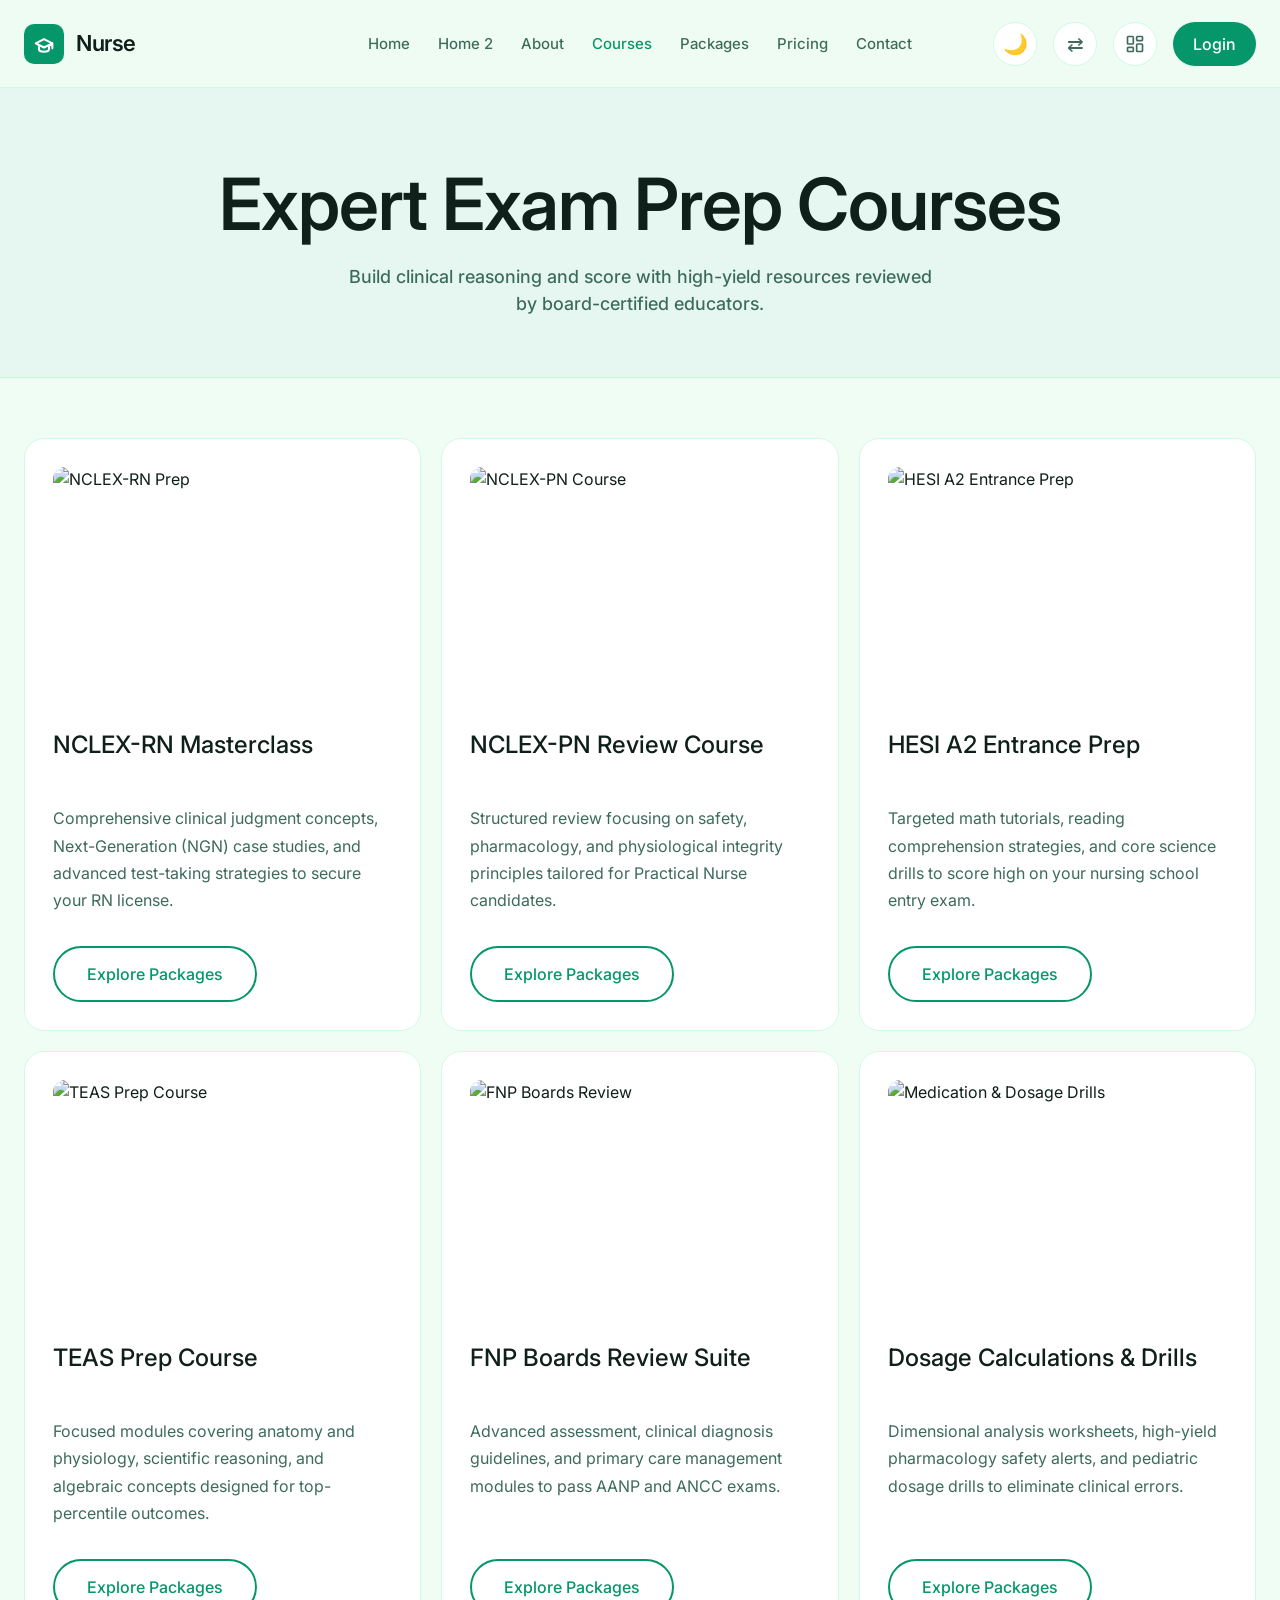
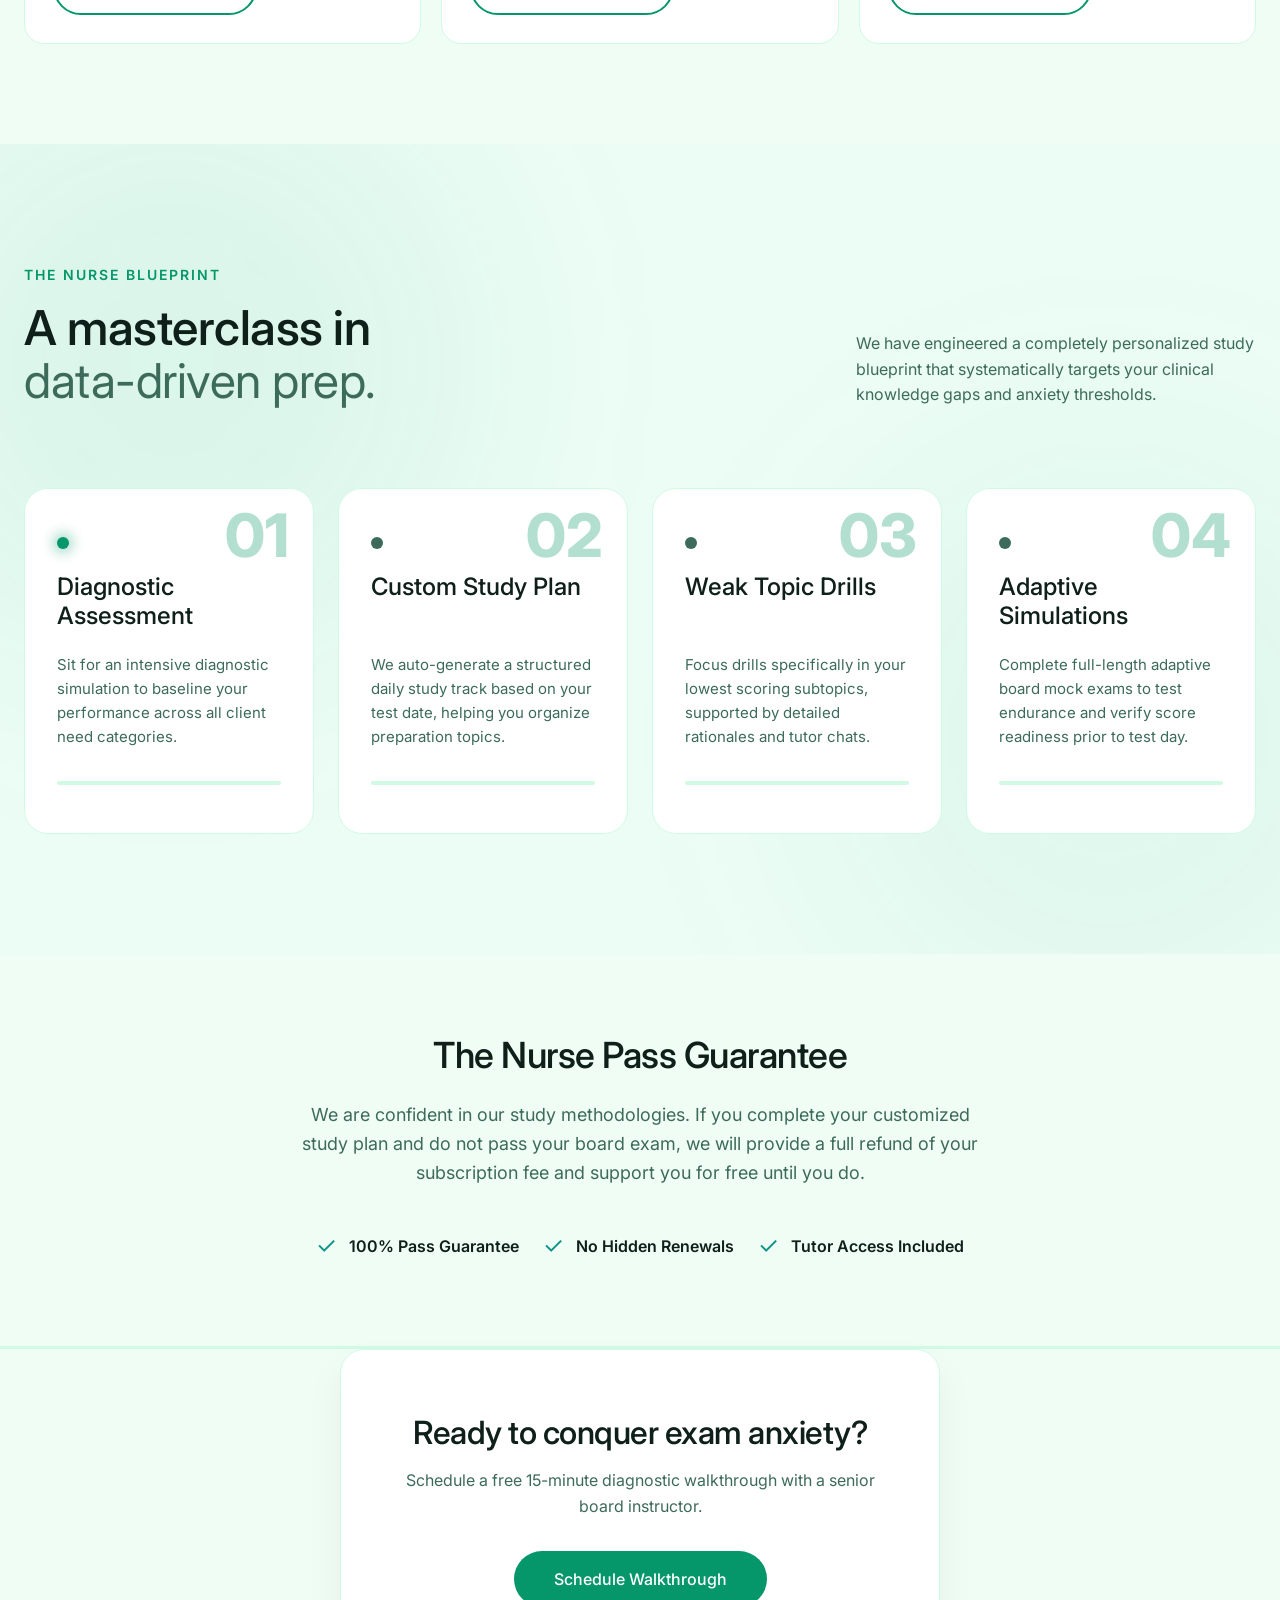
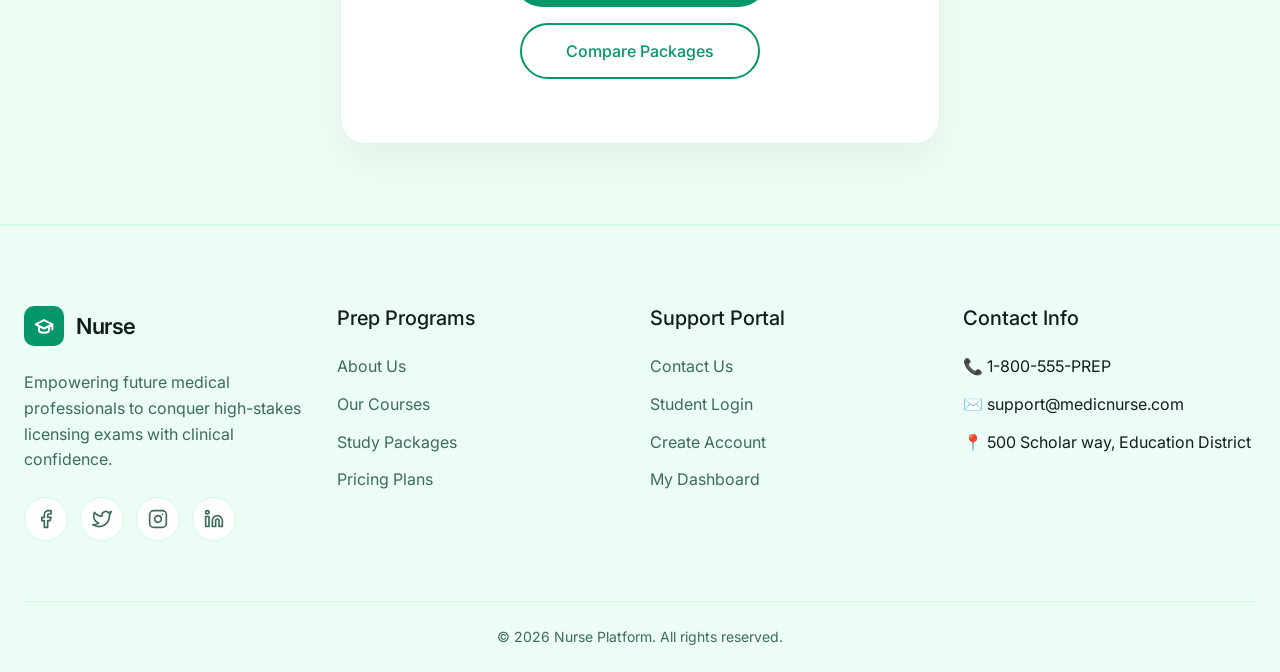
==== courses.html @ f59177c1 "Initial commit" ====
<!DOCTYPE html>
<html lang="en">
<head>
    <meta charset="UTF-8">
    <meta name="viewport" content="width=device-width, initial-scale=1.0">
    <title>Prep Courses | Nurse</title>
    <link rel="icon" type="image/svg+xml" href="assets/images/favicon.svg">
    <link rel="stylesheet" href="assets/css/style.css">
    <link rel="stylesheet" href="assets/css/dark-mode.css">
    <link rel="stylesheet" href="assets/css/rtl.css">
</head>
<body>

    <nav class="navbar">
        <div class="container">
            <a href="index.html" class="nav-brand">
                <div class="nav-brand-icon">
                    <svg width="20" height="20" viewBox="0 0 24 24" fill="none" stroke="currentColor" stroke-width="2.5" stroke-linecap="round" stroke-linejoin="round" style="margin-top: 2px;"><path d="M22 10v6M2 10l10-5 10 5-10 5z"/><path d="M6 12v5c0 2 2 3 6 3s6-1 6-3v-5"/></svg>
                </div>
                <span>Nurse</span>
            </a>
            <ul class="nav-links">
                <li><a href="index.html">Home</a></li>
                <li><a href="home-2.html">Home 2</a></li>
                <li><a href="about.html">About</a></li>
                <li><a href="courses.html" class="active">Courses</a></li>
                <li><a href="study-packages.html">Packages</a></li>
                <li><a href="pricing.html">Pricing</a></li>
                <li><a href="contact.html">Contact</a></li>
            </ul>
            <div class="nav-actions">
                <button id="themeToggle" class="action-icon" aria-label="Toggle Dark Mode" title="Toggle Dark Mode">🌙</button>
                <button id="rtlToggle" class="action-icon" aria-label="Toggle RTL" title="Toggle RTL">⇄</button>
                <a href="dashboard.html" class="action-icon" aria-label="Dashboard" title="Dashboard">
                    <svg width="20" height="20" viewBox="0 0 24 24" fill="none" stroke="currentColor" stroke-width="2" stroke-linecap="round" stroke-linejoin="round"><rect width="7" height="9" x="3" y="3" rx="1"/><rect width="7" height="5" x="14" y="3" rx="1"/><rect width="7" height="9" x="14" y="12" rx="1"/><rect width="7" height="5" x="3" y="16" rx="1"/></svg>
                </a>
                <a href="login.html" class="btn btn-primary" style="height: 44px; padding: 0 20px;">Login</a>
                <button class="mobile-menu-toggle action-icon" aria-label="Toggle Menu">☰</button>
            </div>
        </div>
    </nav>

    <section style="padding-top: 160px; padding-bottom: 60px;" class="bg-secondary">
        <div class="container text-center fade-up">
            <h1>Expert Exam Prep Courses</h1>
            <p class="subheading" style="max-width: 600px; margin: 0 auto;">Build clinical reasoning and score with high-yield resources reviewed by board-certified educators.</p>
        </div>
    </section>

    <!-- Courses Grid -->
    <section style="padding: 60px 0 100px;">
        <div class="container">
            <div class="grid-3">
                <div class="card fade-up">
                    <img src="https://encrypted-tbn0.gstatic.com/images?q=tbn:ANd9GcTupX1muiNKCRfekBNJZ7wxWDo1DYWq0QJP9a5byFAtlue0SgUqAv3Pr0g&s=10" alt="NCLEX-RN Prep" style="margin-bottom: 24px; height: 240px; width: 100%; object-fit: cover; border-radius: 12px;">
                    <h3 class="card-title">NCLEX-RN Masterclass</h3>
                    <p class="card-text">Comprehensive clinical judgment concepts, Next-Generation (NGN) case studies, and advanced test-taking strategies to secure your RN license.</p>
                    <a href="study-packages.html" class="btn btn-secondary">Explore Packages</a>
                </div>
                <div class="card fade-up" style="transition-delay: 0.1s;">
                    <img src="https://media.istockphoto.com/id/1992830299/photo/group-of-medical-students-sitting-in-the-classroom-listening-to-a-lecture.jpg?s=612x612&w=0&k=20&c=RyC1EvlCuN71YIm3xJvAI1-KsfQrpXjCdTcjbQC-X8Y=" alt="NCLEX-PN Course" style="margin-bottom: 24px; height: 240px; width: 100%; object-fit: cover; border-radius: 12px;">
                    <h3 class="card-title">NCLEX-PN Review Course</h3>
                    <p class="card-text">Structured review focusing on safety, pharmacology, and physiological integrity principles tailored for Practical Nurse candidates.</p>
                    <a href="study-packages.html" class="btn btn-secondary">Explore Packages</a>
                </div>
                <div class="card fade-up" style="transition-delay: 0.2s;">
                    <img src="https://images.jdmagicbox.com/v2/comp/patna/l9/0612px612.x612.150519171627.f4l9/catalogue/aakash-institute-boring-road-patna-tutorials-9v4vkz80zr.jpg" alt="HESI A2 Entrance Prep" style="margin-bottom: 24px; height: 240px; width: 100%; object-fit: cover; border-radius: 12px;">
                    <h3 class="card-title">HESI A2 Entrance Prep</h3>
                    <p class="card-text">Targeted math tutorials, reading comprehension strategies, and core science drills to score high on your nursing school entry exam.</p>
                    <a href="study-packages.html" class="btn btn-secondary">Explore Packages</a>
                </div>
                <div class="card fade-up">
                    <img src="https://knopman.com/_next/image?url=https%3A%2F%2Fcms.knopman.com%2Fwp-content%2Fuploads%2F2025%2F03%2Fblog-unlock-a-new-dimension-of-series-7-exam-prep-with-the-video-vault-blog-images-1.png&w=3840&q=75&dpl=dpl_4rQMVVPXzS2daNKTjNud8y8ckzGT" alt="TEAS Prep Course" style="margin-bottom: 24px; height: 240px; width: 100%; object-fit: cover; border-radius: 12px;">
                    <h3 class="card-title">TEAS Prep Course</h3>
                    <p class="card-text">Focused modules covering anatomy and physiology, scientific reasoning, and algebraic concepts designed for top-percentile outcomes.</p>
                    <a href="study-packages.html" class="btn btn-secondary">Explore Packages</a>
                </div>
                <div class="card fade-up" style="transition-delay: 0.1s;">
                    <img src="https://online.king.edu/wp-content/uploads/2025/03/ku_msn-fnp_hero-1110x0-c-default.jpg" alt="FNP Boards Review" style="margin-bottom: 24px; height: 240px; width: 100%; object-fit: cover; border-radius: 12px;">
                    <h3 class="card-title">FNP Boards Review Suite</h3>
                    <p class="card-text">Advanced assessment, clinical diagnosis guidelines, and primary care management modules to pass AANP and ANCC exams.</p>
                    <a href="study-packages.html" class="btn btn-secondary">Explore Packages</a>
                </div>
                <div class="card fade-up" style="transition-delay: 0.2s;">
                    <img src="https://us.images.westend61.de/0001820638pw/[base64].jpg" alt="Medication & Dosage Drills" style="margin-bottom: 24px; height: 240px; width: 100%; object-fit: cover; border-radius: 12px;">
                    <h3 class="card-title">Dosage Calculations & Drills</h3>
                    <p class="card-text">Dimensional analysis worksheets, high-yield pharmacology safety alerts, and pediatric dosage drills to eliminate clinical errors.</p>
                    <a href="study-packages.html" class="btn btn-secondary">Explore Packages</a>
                </div>
            </div>
        </div>
    </section>

    <!-- 1. Course Process (Ultra Premium) -->
    <style>
        .premium-process-wrap {
            background: var(--secondary-bg);
            position: relative;
            overflow: hidden;
            padding: 120px 0;
            color: var(--text-primary);
        }
        /* Glowing Orbs for background */
        .process-glow {
            position: absolute;
            border-radius: 50%;
            filter: blur(120px);
            opacity: 0.5;
            z-index: 0;
            animation: float-glow 10s infinite alternate;
        }
        .glow-1 { top: -10%; left: -10%; width: 600px; height: 600px; background: rgba(5, 150, 105, 0.15); }
        .glow-2 { bottom: -10%; right: -10%; width: 600px; height: 600px; background: rgba(5, 150, 105, 0.1); }
        
        @keyframes float-glow {
            0% { transform: translate(0, 0) scale(1); }
            100% { transform: translate(50px, 50px) scale(1.1); }
        }

        .process-cards-container {
            position: relative;
            z-index: 1;
            display: grid;
            grid-template-columns: repeat(4, 1fr);
            gap: 24px;
            margin-top: 80px;
        }

        .premium-step-card {
            background: var(--card-bg);
            border: 1px solid var(--border-color);
            backdrop-filter: blur(20px);
            -webkit-backdrop-filter: blur(20px);
            padding: 48px 32px;
            border-radius: 24px;
            position: relative;
            overflow: hidden;
            transition: all 0.4s cubic-bezier(0.4, 0, 0.2, 1);
            display: flex;
            flex-direction: column;
            justify-content: space-between;
            min-height: 320px;
        }
        
        .premium-step-card:hover {
            border-color: var(--primary-accent);
            transform: translateY(-10px);
            box-shadow: var(--shadow-hover);
        }

        /* Massive Background Number */
        .step-bg-num {
            position: absolute;
            top: 16px;
            right: 24px;
            font-size: 60px;
            font-weight: 800;
            line-height: 1;
            color: var(--primary-accent);
            opacity: 0.3;
            transition: opacity 0.4s ease, transform 0.4s ease;
            pointer-events: none;
        }
        .premium-step-card:hover .step-bg-num {
            opacity: 0.6;
            transform: scale(1.05) translate(-4px, 4px);
        }

        .step-progress-bar {
            height: 4px;
            width: 0%;
            background: var(--primary-accent);
            border-radius: 4px;
            transition: width 0.6s ease;
        }
        .premium-step-card:hover .step-progress-bar {
            width: 100%;
        }

        @media (max-width: 992px) {
            .process-cards-container {
                grid-template-columns: repeat(2, 1fr);
            }
            .blueprint-header {
                justify-content: center !important;
                text-align: center !important;
                flex-direction: column !important;
                align-items: center !important;
            }
            .blueprint-header > div,
            .blueprint-header p {
                max-width: 100% !important;
                text-align: center !important;
            }
        }
        .masterclass-title {
            font-size: 48px;
        }
        @media (max-width: 640px) {
            .process-cards-container {
                grid-template-columns: 1fr;
            }
            .masterclass-title {
                font-size: 32px;
            }
        }
    </style>

    <section class="premium-process-wrap">
        <div class="process-glow glow-1"></div>
        <div class="process-glow glow-2"></div>
        
        <div class="container fade-up" style="position: relative; z-index: 2;">
            <div class="blueprint-header" style="display: flex; justify-content: space-between; align-items: flex-end; flex-wrap: wrap; gap: 24px;">
                <div style="max-width: 600px;">
                    <div style="color: var(--primary-accent); font-weight: 600; text-transform: uppercase; letter-spacing: 2px; font-size: 14px; margin-bottom: 16px;">The Nurse Blueprint</div>
                    <h2 class="masterclass-title" style="line-height: 1.1; margin: 0; color: var(--text-primary);">A masterclass in <br><span style="color: var(--text-secondary);">data-driven prep.</span></h2>
                </div>
                <p style="color: var(--text-secondary); max-width: 400px; margin: 0; font-size: 16px; line-height: 1.6;">
                    We have engineered a completely personalized study blueprint that systematically targets your clinical knowledge gaps and anxiety thresholds.
                </p>
            </div>
            
            <div class="process-cards-container">
                <!-- Step 1 -->
                <div class="premium-step-card fade-up">
                    <div class="step-bg-num">01</div>
                    <div>
                        <div style="width: 12px; height: 12px; background: var(--primary-accent); border-radius: 50%; margin-bottom: 24px; box-shadow: 0 0 15px var(--primary-accent);"></div>
                        <h3 style="font-size: 24px; margin-bottom: 16px; color: var(--text-primary); min-height: 64px;">Diagnostic Assessment</h3>
                        <p style="color: var(--text-secondary); font-size: 15px; margin: 0; line-height: 1.6;">Sit for an intensive diagnostic simulation to baseline your performance across all client need categories.</p>
                    </div>
                    <div style="margin-top: 32px; background: var(--border-color); height: 4px; border-radius: 4px; overflow: hidden;">
                        <div class="step-progress-bar"></div>
                    </div>
                </div>

                <!-- Step 2 -->
                <div class="premium-step-card fade-up" style="transition-delay: 0.1s;">
                    <div class="step-bg-num">02</div>
                    <div>
                        <div style="width: 12px; height: 12px; background: var(--text-secondary); border-radius: 50%; margin-bottom: 24px;"></div>
                        <h3 style="font-size: 24px; margin-bottom: 16px; color: var(--text-primary); min-height: 64px;">Custom Study Plan</h3>
                        <p style="color: var(--text-secondary); font-size: 15px; margin: 0; line-height: 1.6;">We auto-generate a structured daily study track based on your test date, helping you organize preparation topics.</p>
                    </div>
                    <div style="margin-top: 32px; background: var(--border-color); height: 4px; border-radius: 4px; overflow: hidden;">
                        <div class="step-progress-bar"></div>
                    </div>
                </div>

                <!-- Step 3 -->
                <div class="premium-step-card fade-up" style="transition-delay: 0.2s;">
                    <div class="step-bg-num">03</div>
                    <div>
                        <div style="width: 12px; height: 12px; background: var(--text-secondary); border-radius: 50%; margin-bottom: 24px;"></div>
                        <h3 style="font-size: 24px; margin-bottom: 16px; color: var(--text-primary); min-height: 64px;">Weak Topic Drills</h3>
                        <p style="color: var(--text-secondary); font-size: 15px; margin: 0; line-height: 1.6;">Focus drills specifically in your lowest scoring subtopics, supported by detailed rationales and tutor chats.</p>
                    </div>
                    <div style="margin-top: 32px; background: var(--border-color); height: 4px; border-radius: 4px; overflow: hidden;">
                        <div class="step-progress-bar"></div>
                    </div>
                </div>

                <!-- Step 4 -->
                <div class="premium-step-card fade-up" style="transition-delay: 0.3s;">
                    <div class="step-bg-num">04</div>
                    <div>
                        <div style="width: 12px; height: 12px; background: var(--text-secondary); border-radius: 50%; margin-bottom: 24px;"></div>
                        <h3 style="font-size: 24px; margin-bottom: 16px; color: var(--text-primary); min-height: 64px;">Adaptive Simulations</h3>
                        <p style="color: var(--text-secondary); font-size: 15px; margin: 0; line-height: 1.6;">Complete full-length adaptive board mock exams to test endurance and verify score readiness prior to test day.</p>
                    </div>
                    <div style="margin-top: 32px; background: var(--border-color); height: 4px; border-radius: 4px; overflow: hidden;">
                        <div class="step-progress-bar"></div>
                    </div>
                </div>
                </div>
            </div>
        </div>
    </section>

    <!-- 2. Premium Guarantee Banner -->
    <section class="premium-section" style="padding: 80px 0; background: var(--primary-bg); color: var(--text-primary); text-align: center;">
        <div class="container fade-up">
            <h2 style="font-size: 36px; margin-bottom: 24px;">The Nurse Pass Guarantee</h2>
            <p style="color: var(--text-secondary); font-size: 18px; max-width: 700px; margin: 0 auto 40px;">We are confident in our study methodologies. If you complete your customized study plan and do not pass your board exam, we will provide a full refund of your subscription fee and support you for free until you do.</p>
            <div style="display: flex; gap: 24px; justify-content: center; flex-wrap: wrap;">
                <div style="display: flex; align-items: center; gap: 12px;">
                    <div style="color: var(--highlight-accent); font-size: 24px;">✓</div>
                    <span style="font-weight: 600;">100% Pass Guarantee</span>
                </div>
                <div style="display: flex; align-items: center; gap: 12px;">
                    <div style="color: var(--highlight-accent); font-size: 24px;">✓</div>
                    <span style="font-weight: 600;">No Hidden Renewals</span>
                </div>
                <div style="display: flex; align-items: center; gap: 12px;">
                    <div style="color: var(--highlight-accent); font-size: 24px;">✓</div>
                    <span style="font-weight: 600;">Tutor Access Included</span>
                </div>
            </div>
        </div>
    </section>

    <!-- 3. Final Call to Action -->
    <section class="premium-section" style="padding: 0 0 80px; background: var(--primary-bg);">
        <div class="container fade-up text-center">
            <div style="max-width: 600px; margin: 0 auto; background: var(--card-bg); padding: 64px; border-radius: 24px; box-shadow: 0 20px 40px rgba(0,0,0,0.05); border: 1px solid var(--border-color);">
                <h2 style="font-size: 32px; margin-bottom: 16px;">Ready to conquer exam anxiety?</h2>
                <p style="color: var(--text-secondary); margin-bottom: 32px;">Schedule a free 15-minute diagnostic walkthrough with a senior board instructor.</p>
                <style>
                    .cta-btn { min-width: 240px; justify-content: center; }
                    @media (max-width: 640px) { .cta-btn { width: 100%; min-width: 100%; } }
                </style>
                <div style="display: flex; gap: 16px; justify-content: center; flex-wrap: wrap;">
                    <a href="contact.html" class="btn btn-primary cta-btn" style="height: 56px; padding: 0 40px; font-size: 16px;">Schedule Walkthrough</a>
                    <a href="study-packages.html" class="btn btn-secondary cta-btn" style="height: 56px; padding: 0 40px; font-size: 16px;">Compare Packages</a>
                </div>
            </div>
        </div>
    </section>

    <!-- Footer -->
    <footer class="footer">
        <div class="container">
            <div class="footer-top grid-4">
                <div class="footer-widget">
                    <a href="index.html" class="nav-brand" style="margin-bottom: 24px; display: inline-flex;">
                        <div class="nav-brand-icon">
                            <svg width="20" height="20" viewBox="0 0 24 24" fill="none" stroke="currentColor" stroke-width="2.5" stroke-linecap="round" stroke-linejoin="round"><path d="M22 10v6M2 10l10-5 10 5-10 5z"/><path d="M6 12v5c0 2 2 3 6 3s6-1 6-3v-5"/></svg>
                        </div>
                        <span>Nurse</span>
                    </a>
                    <p style="color: var(--text-secondary); margin-bottom: 24px;">Empowering future medical professionals to conquer high-stakes licensing exams with clinical confidence.</p>
                    <div class="social-icons-contact" style="display: flex; gap: 12px;">
                        <a href="#" aria-label="Facebook">
                            <svg width="20" height="20" viewBox="0 0 24 24" fill="none" stroke="currentColor" stroke-width="2" stroke-linecap="round" stroke-linejoin="round"><path d="M18 2h-3a5 5 0 0 0-5 5v3H7v4h3v8h4v-8h3l1-4h-4V7a1 1 0 0 1 1-1h3z"></path></svg>
                        </a>
                        <a href="#" aria-label="Twitter">
                            <svg width="20" height="20" viewBox="0 0 24 24" fill="none" stroke="currentColor" stroke-width="2" stroke-linecap="round" stroke-linejoin="round"><path d="M23 3a10.9 10.9 0 0 1-3.14 1.53 4.48 4.48 0 0 0-7.86 3v1A10.66 10.66 0 0 1 3 4s-4 9 5 13a11.64 11.64 0 0 1-7 2c9 5 20 0 20-11.5a4.5 4.5 0 0 0-.08-.83A7.72 7.72 0 0 0 23 3z"></path></svg>
                        </a>
                        <a href="#" aria-label="Instagram">
                            <svg width="20" height="20" viewBox="0 0 24 24" fill="none" stroke="currentColor" stroke-width="2" stroke-linecap="round" stroke-linejoin="round"><rect x="2" y="2" width="20" height="20" rx="5" ry="5"></rect><path d="M16 11.37A4 4 0 1 1 12.63 8 4 4 0 0 1 16 11.37z"></path><line x1="17.5" y1="6.5" x2="17.51" y2="6.5"></line></svg>
                        </a>
                        <a href="#" aria-label="LinkedIn">
                            <svg width="20" height="20" viewBox="0 0 24 24" fill="none" stroke="currentColor" stroke-width="2" stroke-linecap="round" stroke-linejoin="round"><path d="M16 8a6 6 0 0 1 6 6v7h-4v-7a2 2 0 0 0-2-2 2 2 0 0 0-2 2v7h-4v-7a6 6 0 0 1 6-6z"></path><rect x="2" y="9" width="4" height="12"></rect><circle cx="4" cy="4" r="2"></circle></svg>
                        </a>
                    </div>
                </div>
                <div class="footer-widget">
                    <h4>Prep Programs</h4>
                    <ul class="footer-links">
                        <li><a href="about.html">About Us</a></li>
                        <li><a href="courses.html">Our Courses</a></li>
                        <li><a href="study-packages.html">Study Packages</a></li>
                        <li><a href="pricing.html">Pricing Plans</a></li>
                    </ul>
                </div>
                <div class="footer-widget">
                    <h4>Support Portal</h4>
                    <ul class="footer-links">
                        <li><a href="contact.html">Contact Us</a></li>
                        <li><a href="login.html">Student Login</a></li>
                        <li><a href="register.html">Create Account</a></li>
                        <li><a href="dashboard.html">My Dashboard</a></li>
                    </ul>
                </div>
                <div class="footer-widget">
                    <h4>Contact Info</h4>
                    <ul class="footer-links">
                        <li>📞 1-800-555-PREP</li>
                        <li>✉️ support@medicnurse.com</li>
                        <li>📍 500 Scholar way, Education District</li>
                    </ul>
                </div>
            </div>
            <div class="footer-bottom" style="justify-content: center; text-align: center;">
                <p>&copy; 2026 Nurse Platform. All rights reserved.</p>
            </div>
        </div>
    </footer>

    <script src="assets/js/main.js"></script>
</body>
</html>
---- assets/css/style.css ----
@import url('https://fonts.googleapis.com/css2?family=Inter:wght@100..900&display=swap');

:root {
    --primary-bg: #F0FDF4;
    --secondary-bg: #ECFDF5;
    --section-alt-bg: #E6F7F1;       /* Slightly deeper mint for alternating sections */
    --section-accent-bg: #D1FAE5;    /* Deeper green-tint for contrast sections */
    --section-warm-bg: #F5FFF9;      /* Near-white with green tint for subtle sections */
    --card-bg: #FFFFFF;
    --primary-accent: #059669;
    --secondary-accent: #047857;
    --support-accent: #34D399;
    --highlight-accent: #0D9488;
    --text-primary: #0F1F1A;
    --text-secondary: #3D6B5B;
    --border-color: #D1FAE5;

    --font-primary: 'Inter', sans-serif;
    
    --transition: all 0.4s cubic-bezier(0.16, 1, 0.3, 1);
    --border-radius: 20px;
    --container-max-width: 1280px;
    --shadow: 0 4px 24px -4px rgba(5, 150, 105, 0.06), 0 2px 8px -2px rgba(5, 150, 105, 0.03);
    --shadow-hover: 0 20px 40px -8px rgba(5, 150, 105, 0.12), 0 12px 16px -6px rgba(5, 150, 105, 0.06);
}

* {
    margin: 0;
    padding: 0;
    box-sizing: border-box;
}

html, body {
    overflow-x: hidden;
    width: 100%;
}

body {
    background-color: var(--primary-bg);
    color: var(--text-primary);
    font-family: var(--font-primary);
    font-weight: 400;
    line-height: 1.6;
    transition: background-color 0.3s ease, color 0.3s ease;
    -webkit-font-smoothing: antialiased;
}

/* Typography System */
h1, h2, h3, h4, h5, h6 {
    color: var(--text-primary);
    margin-bottom: 1rem;
    line-height: 1.2;
}

h1 { font-size: 72px; font-weight: 580; letter-spacing: -1px; }
h2 { font-size: 48px; font-weight: 540; letter-spacing: -0.5px; }
h3 { font-size: 32px; font-weight: 520; }
h4 { font-size: 24px; font-weight: 500; }
h5 { font-size: 20px; font-weight: 500; }
h6 { font-size: 16px; font-weight: 500; }

p, span, div {
    font-weight: 400;
}

b, strong {
    font-weight: 500;
}

.subheading {
    font-weight: 480;
    color: var(--text-secondary);
    font-size: 1.125rem;
    margin-bottom: 1.5rem;
    line-height: 1.5;
}

label {
    font-weight: 480;
    color: var(--text-primary);
    display: block;
    margin-bottom: 8px;
}

.caption, small {
    font-size: 14px;
    font-weight: 400;
}

/* Responsive Typography */
@media (max-width: 1024px) {
    h1 { font-size: 44px; }
    h2 { font-size: 36px; }
}

@media (max-width: 768px) {
    h1 { font-size: 34px; }
    h2 { font-size: 30px; }
}

/* Container */
.container {
    width: 100%;
    max-width: var(--container-max-width);
    margin: 0 auto;
    padding: 0 24px;
}

/* CTA Design System */
.btn {
    display: inline-flex;
    align-items: center;
    justify-content: center;
    padding: 0 32px;
    font-family: var(--font-primary);
    font-weight: 500;
    font-size: 16px;
    border-radius: 50px;
    text-decoration: none;
    transition: var(--transition);
    cursor: pointer;
    border: none;
    height: 56px;
    line-height: 1;
    white-space: nowrap;
}

.btn-primary {
    background-color: var(--primary-accent);
    color: #FFFFFF;
}

.btn-primary:hover {
    background-color: #047857;
    transform: translateY(-3px) scale(1.01);
    box-shadow: 0 12px 28px rgba(5, 150, 105, 0.35);
}

.btn-secondary {
    background-color: transparent;
    color: var(--primary-accent);
    border: 2px solid var(--primary-accent);
}

.btn-secondary:hover {
    background: var(--primary-accent) !important;
    color: #FFFFFF !important;
    border-color: var(--primary-accent) !important;
}

.btn-accent {
    background-color: var(--highlight-accent);
    color: var(--text-primary);
}

.btn-accent:hover {
    background-color: #0B7A72;
    transform: translateY(-3px) scale(1.01);
    box-shadow: 0 12px 28px rgba(13, 148, 136, 0.35);
}

/* Navbar */
.navbar {
    position: fixed;
    top: 0;
    left: 0;
    width: 100%;
    height: 88px;
    z-index: 1000;
    background: rgba(240, 253, 244, 0.85);
    backdrop-filter: blur(16px);
    -webkit-backdrop-filter: blur(16px);
    border-bottom: 1px solid var(--border-color);
    transition: var(--transition);
}

.navbar .container {
    display: flex;
    align-items: center;
    justify-content: space-between;
    height: 100%;
    position: relative;
}

.nav-brand {
    display: flex;
    align-items: center;
    gap: 12px;
    text-decoration: none;
}

.nav-brand-icon {
    width: 40px;
    height: 40px;
    background-color: var(--primary-accent);
    border-radius: 10px;
    display: flex;
    align-items: center;
    justify-content: center;
    color: #fff;
    font-size: 24px;
    font-weight: 600;
}

.nav-brand span {
    font-size: 22px;
    font-weight: 600;
    color: var(--text-primary);
    letter-spacing: -0.5px;
}

.nav-links {
    display: flex;
    align-items: center;
    gap: 28px;
    list-style: none;
    position: absolute;
    left: 50%;
    transform: translateX(-50%);
}

.nav-links a {
    text-decoration: none;
    color: var(--text-secondary);
    font-weight: 480;
    font-size: 15px;
    transition: var(--transition);
}

.nav-links a:hover, .nav-links a.active {
    color: var(--primary-accent);
}

.nav-actions {
    display: flex;
    align-items: center;
    gap: 16px;
}

.action-icon {
    background: none;
    border: none;
    color: var(--text-secondary);
    cursor: pointer;
    font-size: 20px;
    width: 44px;
    height: 44px;
    border-radius: 50%;
    display: flex;
    align-items: center;
    justify-content: center;
    transition: var(--transition);
    background-color: var(--card-bg);
    border: 1px solid var(--border-color);
}

.action-icon:hover {
    color: var(--primary-accent);
    border-color: var(--primary-accent);
}

.nav-menu {
    display: flex;
    align-items: center;
    justify-content: flex-end;
    flex-grow: 1;
}

.mobile-close-btn {
    display: none;
}

.mobile-menu-toggle {
    display: none;
}

/* === 1024px Navbar: Keep horizontal like 1440px desktop === */
@media (max-width: 1024px) and (min-width: 769px) {
    /* Keep hamburger hidden — navbar stays full horizontal */
    .mobile-menu-toggle {
        display: none !important;
    }

    /* Keep nav-links centered in the bar */
    .nav-links {
        position: absolute;
        left: 50%;
        transform: translateX(-50%);
        flex-direction: row;
        gap: 20px;          /* Slightly tighter gap than 1440px */
        align-items: center;
        margin-bottom: 0;
        width: auto;
    }

    .nav-links a {
        font-size: 14px;  /* Slightly smaller to fit */
    }

    /* Shrink logo text slightly */
    .nav-brand span {
        font-size: 19px;
    }

    /* Compact action icons */
    .nav-actions {
        display: flex;
        flex-direction: row;
        gap: 10px;
        width: auto;
    }

    .nav-actions .action-icon {
        width: 38px;
        height: 38px;
        font-size: 17px;
    }

    .nav-actions .btn {
        height: 38px;
        padding: 0 16px;
        font-size: 14px;
    }
}

/* Below 768px: Hamburger mobile menu */
@media (max-width: 768px) {
    .mobile-menu-toggle {
        display: flex;
    }
    
    .nav-menu {
        position: fixed;
        top: 0;
        right: 0;
        transform: translateX(100%);
        width: max-content;
        height: 100vh;
        background-color: var(--card-bg);
        flex-direction: column;
        justify-content: flex-start;
        align-items: flex-start;
        padding: 80px 40px 40px;
        margin-left: 0;
        box-shadow: -10px 0 30px rgba(0, 0, 0, 0.1);
        transition: transform 0.3s ease-in-out;
        z-index: 1001;
        overflow-y: auto;
    }
    
    .nav-menu.active {
        transform: translateX(0);
    }

    .mobile-close-btn {
        display: block;
        position: absolute;
        top: 24px;
        right: 24px;
        background: none;
        border: none;
        font-size: 24px;
        color: var(--text-primary);
        cursor: pointer;
    }

    .nav-links {
        position: relative;
        left: auto;
        transform: none;
        flex-direction: column;
        width: 100%;
        gap: 20px;
        margin-bottom: 32px;
        align-items: flex-start;
    }
    
    .nav-actions {
        display: grid;
        grid-template-columns: max-content max-content max-content;
        width: 100%;
        gap: 16px;
        align-items: center;
    }
    
    .nav-actions .btn {
        grid-column: 1 / -1;
        width: 100%;
    }
}

/* Base Sections */
section {
    padding: 100px 0;
    position: relative;
}

section.bg-secondary {
    background-color: var(--secondary-bg);
}

.section-header {
    text-align: center;
    max-width: 760px;
    margin: 0 auto 64px;
}

/* Generic Cards */
.card {
    background-color: var(--card-bg);
    border-radius: var(--border-radius);
    padding: 28px;
    border: 1px solid var(--border-color);
    transition: var(--transition);
    height: 100%;
    display: flex;
    flex-direction: column;
}

.card:hover {
    box-shadow: var(--shadow-hover);
    transform: translateY(-8px);
    border-color: transparent;
}

.card-icon {
    width: 64px;
    height: 64px;
    background-color: var(--secondary-bg);
    border-radius: 16px;
    display: flex;
    align-items: center;
    justify-content: center;
    margin-bottom: 24px;
    color: var(--primary-accent);
    font-size: 28px;
}

.card-title {
    font-size: 24px;
    font-weight: 500;
    margin-bottom: 16px;
    color: var(--text-primary);
    min-height: 58px;
}

.card-text {
    color: var(--text-secondary);
    margin-bottom: 32px;
    flex-grow: 1;
    line-height: 1.7;
}

section:not(.dashboard-section) .card .btn, 
section:not(.dashboard-section) .card .btn-secondary {
    align-self: flex-start;
    margin-top: auto;
}

/* Layout Utilities */
.grid-2 { display: grid; grid-template-columns: repeat(2, 1fr); gap: 20px; }
.grid-3 { display: grid; grid-template-columns: repeat(3, 1fr); gap: 20px; }
.grid-4 { display: grid; grid-template-columns: repeat(4, 1fr); gap: 20px; }

/* Table Utilities */
.table-responsive {
    width: 100%;
    overflow-x: auto;
    -webkit-overflow-scrolling: touch;
}

@media (max-width: 992px) {
    .grid-4 { grid-template-columns: repeat(2, 1fr); }
    .grid-3 { grid-template-columns: repeat(2, 1fr); }
    
    /* Center the last odd child (e.g. 3rd card) in a 2-column grid */
    .grid-3 > div:last-child:nth-child(odd) {
        grid-column: 1 / -1;
        justify-self: center;
        width: calc(50% - 20px);
    }
    
    section:not(.dashboard-section) .card .btn, 
    section:not(.dashboard-section) .card .btn-secondary {
        align-self: center;
        width: 100%;
        display: flex;
        justify-content: center;
    }

    .tab-stack {
        display: flex !important;
        flex-direction: column;
    }
    
    .tab-stack.image-first {
        flex-direction: column-reverse;
    }
}

@media (max-width: 768px) {
    section { padding: 60px 0; }
}

@media (max-width: 640px) {
    .grid-3, .grid-4 { grid-template-columns: 1fr; }
    .grid-2 { grid-template-columns: 1fr; }
    
    /* Reset centering on mobile */
    .grid-3 > div:last-child:nth-child(odd) {
        grid-column: auto;
        justify-self: stretch;
        width: 100%;
    }
}

/* Helper Utilities */
.text-center { text-align: center; }
.mt-1 { margin-top: 8px; }
.mt-2 { margin-top: 16px; }
.mt-3 { margin-top: 24px; }
.mt-4 { margin-top: 32px; }
.mt-5 { margin-top: 48px; }
.mb-1 { margin-bottom: 8px; }
.mb-2 { margin-bottom: 16px; }
.mb-3 { margin-bottom: 24px; }
.mb-4 { margin-bottom: 32px; }
.mb-5 { margin-bottom: 48px; }

/* Images */
img {
    max-width: 100%;
    height: auto;
    border-radius: var(--border-radius);
    display: block;
}

.img-cover {
    width: 100%;
    height: 100%;
    object-fit: cover;
}

/* Badge */
.badge {
    display: inline-flex;
    padding: 6px 16px;
    background-color: var(--support-accent);
    color: #fff;
    border-radius: 50px;
    font-size: 14px;
    font-weight: 500;
    margin-bottom: 24px;
}

/* Form Styles */
.form-group {
    margin-bottom: 24px;
}

.form-control {
    width: 100%;
    height: 56px;
    padding: 0 20px;
    border: 1px solid var(--border-color);
    border-radius: var(--border-radius);
    background-color: var(--card-bg);
    color: var(--text-primary);
    font-family: var(--font-primary);
    font-size: 16px;
    transition: var(--transition);
}

.form-control:focus {
    outline: none;
    border-color: var(--primary-accent);
    box-shadow: 0 0 0 4px rgba(59, 126, 161, 0.1);
}

textarea.form-control {
    height: auto;
    padding: 20px;
    resize: none;
}

select.form-control {
    appearance: none;
    -webkit-appearance: none;
    -moz-appearance: none;
    background-image: url("data:image/svg+xml;charset=UTF-8,%3csvg xmlns='http://www.w3.org/2000/svg' viewBox='0 0 24 24' fill='none' stroke='%2394A3B8' stroke-width='2' stroke-linecap='round' stroke-linejoin='round'%3e%3cpolyline points='6 9 12 15 18 9'%3e%3c/polyline%3e%3c/svg%3e");
    background-repeat: no-repeat;
    background-position: right 20px center;
    background-size: 16px;
    padding-right: 48px;
}

/* Premium Hero Section */
.hero-premium {
    position: relative;
    overflow: hidden;
    min-height: 100vh;
    height: auto;
    display: flex;
    align-items: center;
    background-color: var(--primary-bg);
    padding-top: 88px;
    padding-bottom: 60px;
    border-bottom: 1px solid var(--border-color);
}

.hero-premium::before {
    content: '';
    position: absolute;
    top: -20%; left: -10%;
    width: 70%; height: 70%;
    background: radial-gradient(circle, rgba(29, 78, 216, 0.12) 0%, transparent 70%);
    z-index: 0;
    pointer-events: none;
}

.hero-premium .container {
    position: relative;
    z-index: 2;
}

.hero-premium-grid {
    display: flex;
    flex-direction: column;
    align-items: center;
    text-align: center;
    gap: 60px;
    padding-top: 60px;
}

/* === 1024px: Hero height (slightly increased) === */
@media (max-width: 1024px) and (min-width: 769px) {
    .hero-premium {
        min-height: 70vh;
        padding-top: 130px;
        padding-bottom: 80px;
    }

    .hero-premium-grid {
        padding-top: 20px;
        gap: 40px;
    }

    .hero-premium-visual {
        height: 420px;
        max-width: 760px;
    }

    .hero-premium h1 {
        font-size: clamp(36px, 4.5vw, 56px);
    }
}

/* Smaller breakpoints — centering is already handled by default flex-column */
@media (max-width: 992px) {
    .hero-premium-grid {
        gap: 48px;
    }

    .hero-premium-visual {
        max-width: 600px;
    }
}

.hero-premium-content {
    max-width: 760px;
    width: 100%;
    text-align: center;
    display: flex;
    flex-direction: column;
    align-items: center;
}

.badge-premium {
    display: inline-flex;
    align-items: center;
    gap: 8px;
    padding: 8px 16px;
    background: rgba(29, 78, 216, 0.08);
    border: 1px solid rgba(29, 78, 216, 0.15);
    border-radius: 50px;
    color: var(--primary-accent);
    font-size: 14px;
    font-weight: 600;
    margin-bottom: 32px;
}

.badge-pulse {
    width: 8px;
    height: 8px;
    background-color: var(--highlight-accent);
    border-radius: 50%;
    animation: pulseGlow 2s infinite;
}

@keyframes pulseGlow {
    0% { box-shadow: 0 0 0 0 rgba(243, 156, 18, 0.7); }
    70% { box-shadow: 0 0 0 6px rgba(243, 156, 18, 0); }
    100% { box-shadow: 0 0 0 0 rgba(243, 156, 18, 0); }
}

.hero-premium h1 {
    font-size: clamp(40px, 5vw, 64px);
    line-height: 1.15;
    margin-bottom: 24px;
    letter-spacing: -0.02em;
}

.text-highlight {
    color: transparent;
    background: linear-gradient(120deg, var(--primary-accent), var(--support-accent));
    -webkit-background-clip: text;
    background-clip: text;
    display: inline-block;
}

.hero-premium .subheading {
    font-size: 20px;
    color: var(--text-secondary);
    margin-bottom: 40px;
    max-width: 560px;
    text-align: center;
}

.hero-premium-actions {
    display: flex;
    gap: 16px;
    align-items: center;
    justify-content: center;
    flex-wrap: wrap;
    margin-bottom: 48px;
}

.btn-glass {
    background: rgba(0, 0, 0, 0.03);
    border: 1px solid rgba(0, 0, 0, 0.1);
    color: var(--text-primary);
    backdrop-filter: blur(10px);
}
[data-theme="dark"] .btn-glass {
    background: rgba(255, 255, 255, 0.05);
    border: 1px solid rgba(255, 255, 255, 0.1);
}
.btn-glass:hover {
    background: var(--primary-accent) !important;
    color: #FFFFFF !important;
    border-color: var(--primary-accent) !important;
}
[data-theme="dark"] .btn-glass:hover {
    background: var(--primary-accent) !important;
    color: #FFFFFF !important;
    border-color: var(--primary-accent) !important;
}

.social-proof {
    display: flex;
    align-items: center;
    gap: 16px;
    padding-top: 32px;
    border-top: 1px solid var(--border-color);
}

.avatar-group {
    display: flex;
}
.avatar-group img {
    width: 32px;
    height: 32px;
    border-radius: 50%;
    border: 2px solid var(--primary-bg);
    margin-left: -10px;
}
.avatar-group img:first-child { margin-left: 0; }

.hero-premium-visual {
    position: relative;
    width: 100%;
    max-width: 960px;
    height: 520px;
    perspective: 1000px;
}

.hero-image-card {
    position: absolute;
    inset: 20px;
    border-radius: 32px;
    overflow: hidden;
    box-shadow: 0 30px 60px rgba(0,0,0,0.3);
    z-index: 2;
    transform: rotateY(-5deg) rotateX(5deg);
    transition: transform 0.8s cubic-bezier(0.2, 0.8, 0.2, 1);
}

.hero-premium-visual:hover .hero-image-card {
    transform: rotateY(0deg) rotateX(0deg);
}

.glass-panel-bg {
    position: absolute;
    inset: 0;
    background: rgba(255, 255, 255, 0.03);
    border: 1px solid rgba(255, 255, 255, 0.1);
    border-radius: 32px;
    backdrop-filter: blur(20px);
    z-index: 1;
    transform: translate(20px, 20px) rotate(-3deg);
}
[data-theme="light"] .glass-panel-bg {
    background: rgba(0, 0, 0, 0.03);
    border: 1px solid rgba(0, 0, 0, 0.05);
}

.floating-stat-card {
    position: absolute;
    background: var(--card-bg);
    padding: 16px 24px;
    border-radius: 16px;
    border: 1px solid var(--border-color);
    box-shadow: 0 20px 40px rgba(0,0,0,0.15);
    z-index: 3;
    display: flex;
    align-items: center;
    gap: 12px;
    animation: floatAnim 6s ease-in-out infinite;
    backdrop-filter: blur(10px);
}

.stat-1 { top: 40px; right: -20px; animation-delay: 0s; }
.stat-2 { bottom: 60px; left: -20px; animation-delay: -2s; }
.stat-3 { bottom: 180px; right: -30px; animation-delay: -4s; }

@keyframes floatAnim {
    0%, 100% { transform: translateY(0); }
    50% { transform: translateY(-15px); }
}

.stat-icon {
    width: 40px; height: 40px;
    border-radius: 12px;
    background: rgba(29, 78, 216, 0.08);
    color: var(--primary-accent);
    display: flex;
    align-items: center;
    justify-content: center;
    font-size: 20px;
}

/* Hero Section 2 */
.hero-2 {
    padding: 180px 0 120px;
    text-align: center;
    position: relative;
    background-color: var(--secondary-bg);
}

.timeline-container {
    margin-top: 60px;
    position: relative;
}

/* Dashboard Specific Styles */
.dashboard-layout {
    display: flex;
    min-height: 100vh;
    padding-top: 88px; /* Navbar height */
}

.dashboard-sidebar {
    width: 280px;
    background-color: var(--card-bg);
    border-right: 1px solid var(--border-color);
    padding: 32px 0;
    position: fixed;
    height: calc(100vh - 88px);
    overflow-y: auto;
}

.dashboard-nav {
    list-style: none;
}

.dashboard-nav li a {
    display: flex;
    align-items: center;
    gap: 16px;
    padding: 16px 32px;
    color: var(--text-secondary);
    text-decoration: none;
    font-weight: 500;
    transition: var(--transition);
    border-left: 4px solid transparent;
}

.dashboard-nav li a:hover, .dashboard-nav li a.active {
    background-color: var(--secondary-bg);
    color: var(--primary-accent);
    border-left-color: var(--primary-accent);
}

.dashboard-main-area {
    flex: 1;
    min-width: 0;
}

.dashboard-content {
    flex: 1;
    margin-left: 280px;
    padding: 48px;
    background-color: var(--primary-bg);
    min-height: calc(100vh - 88px);
    min-width: 0;
}

.dashboard-section {
    display: none;
    animation: fadeIn 0.4s ease;
}

.dashboard-section.active {
    display: block;
}

/* Chat Layout Fixes */
.chat-wrapper {
    display: flex;
    flex-direction: column;
}

.chat-container {
    flex-direction: row !important;
    height: calc(100vh - 230px);
    min-height: 500px;
}

.chat-sidebar {
    width: 320px;
    flex-shrink: 0;
    display: flex;
    flex-direction: column;
    overflow: hidden;
}

/* Chat area (right side) must be flex + shrink so messages scroll */
.chat-container > div:last-child {
    flex: 1;
    min-width: 0;
    display: flex;
    flex-direction: column;
    overflow: hidden;
}

/* Premium Chat Input Bar */
.chat-input-bar {
    display: flex;
    align-items: center;
    gap: 10px;
    padding: 14px 20px;
    background: var(--card-bg);
    border-top: 1px solid var(--border-color);
    flex-shrink: 0;
}

.chat-attach-btn {
    width: 40px;
    height: 40px;
    border-radius: 50%;
    border: none;
    background: var(--secondary-bg);
    color: var(--text-secondary);
    font-size: 18px;
    cursor: pointer;
    display: flex;
    align-items: center;
    justify-content: center;
    flex-shrink: 0;
    transition: background 0.2s;
}

.chat-attach-btn:hover {
    background: var(--border-color);
}

.chat-input-field {
    flex: 1;
    height: 44px;
    background: var(--secondary-bg);
    border: 1px solid var(--border-color);
    border-radius: 22px;
    padding: 0 18px;
    font-size: 14px;
    color: var(--text-primary);
    outline: none;
    transition: border-color 0.2s;
    min-width: 0;
}

.chat-input-field:focus {
    border-color: var(--primary-accent);
}

.chat-input-field::placeholder {
    color: var(--text-secondary);
}

.chat-send-btn {
    height: 44px;
    padding: 0 20px;
    background: var(--primary-accent);
    color: #fff;
    border: none;
    border-radius: 22px;
    font-size: 14px;
    font-weight: 500;
    cursor: pointer;
    display: flex;
    align-items: center;
    gap: 8px;
    flex-shrink: 0;
    transition: background 0.2s, transform 0.1s;
}

.chat-send-btn:hover {
    background: #1a40b0;
    transform: scale(1.03);
}

@media (max-width: 992px) {
    .chat-container {
        flex-direction: column !important;
        height: auto !important;
        min-height: unset;
    }
    .chat-sidebar {
        width: 100%;
        border-right: none !important;
        border-bottom: 1px solid var(--border-color);
        /* Remove max-height — show full contacts list */
        max-height: none;
        overflow-y: visible;
        height: auto;
    }
    /* On mobile, give the chat area a fixed height so it scrolls */
    .chat-container > div:last-child {
        height: 60vh;
        min-height: 400px;
        overflow: hidden;
    }
    /* Compact send button on mobile — icon only */
    .chat-send-btn span {
        display: none;
    }
    .chat-send-btn {
        width: 44px;
        height: 44px;
        padding: 0;
        justify-content: center;
        border-radius: 50%;
    }
}

@keyframes fadeIn {
    from { opacity: 0; transform: translateY(10px); }
    to { opacity: 1; transform: translateY(0); }
}

@media (max-width: 768px) {
    .dashboard-sidebar {
        transform: translateX(-100%);
        transition: transform 0.3s ease;
        z-index: 999;
    }
    .dashboard-sidebar.open {
        transform: translateX(0);
    }
    .dashboard-content {
        margin-left: 0;
        padding: 24px;
    }

    /* Keep dashboard navbar icons on one line */
    .navbar .container .nav-actions {
        flex-wrap: nowrap !important;
    }

    /* Dashboard navbar: always show theme, rtl, profile, hamburger inline */
    .navbar .container[style*="max-width: 100%"] .nav-actions {
        display: flex;
        flex-direction: row;
        flex-wrap: nowrap;
        align-items: center;
        gap: 10px;
        margin-left: auto;
        width: auto;
    }

    /* Show mobile hamburger on dashboard */
    #dashboardMenuToggle {
        display: flex !important;
    }

    /* Hide username text — show only avatar to save space */
    .dashboard-username {
        display: none !important;
    }

    /* Tighten dashboard navbar container padding on mobile */
    .navbar .container[style*="max-width: 100%"] {
        padding: 0 12px !important;
        gap: 8px;
    }

    /* Action-icon size on dashboard mobile */
    .navbar .container[style*="max-width: 100%"] .action-icon {
        width: 34px !important;
        height: 34px !important;
        font-size: 15px !important;
    }

    /* Shrink brand name on dashboard mobile — keep it visible but smaller */
    .navbar .container[style*="max-width: 100%"] .nav-brand span {
        display: inline !important;
        font-size: 20px;
    }

    .navbar .container[style*="max-width: 100%"] .nav-brand-icon {
        width: 30px !important;
        height: 30px !important;
        font-size: 16px !important;
    }

    /* Profile avatar size */
    .navbar .container[style*="max-width: 100%"] img[alt="User"] {
        width: 32px !important;
        height: 32px !important;
    }
}

/* =========================================================
   SECTION DIFFERENTIATION — Light Mode
   Give each alternating section a distinct background so
   they never look identical side-by-side.
   ========================================================= */

/* Hero — lightest mint base (already set on .hero-premium via --primary-bg) */

/* Section 1: Rigorous Board Prep — white card feel */
section.premium-section:not(.bg-secondary):nth-of-type(2) {
    background-color: #FFFFFF;
    border-bottom: 1px solid var(--border-color);
}

/* Section 2: Bespoke Study Packages (already .bg-secondary, give a gradient top strip) */
section.premium-section.bg-secondary:nth-of-type(3) {
    background: linear-gradient(180deg, var(--section-accent-bg) 0%, var(--secondary-bg) 100%);
}

/* Testimonials section (also .bg-secondary but different nth — give a slightly warm tint) */
section.bg-secondary:not(.premium-section) {
    background-color: var(--section-alt-bg);
    border-top: 1px solid #C6F6D5;
    border-bottom: 1px solid #C6F6D5;
}

/* Section 4 (Pricing) — near-white with top accent line */
section.premium-section:not(.bg-secondary):nth-of-type(5) {
    background-color: var(--section-warm-bg);
    border-top: 3px solid var(--section-accent-bg);
    border-bottom: 1px solid var(--border-color);
}

/* Footer */
.footer {
    background-color: var(--secondary-bg);
    padding: 80px 0 0;
    border-top: 1px solid var(--border-color);
}

.footer-top {
    padding-bottom: 60px;
}

.footer-bottom {
    padding: 24px 0;
    border-top: 1px solid var(--border-color);
    display: flex;
    justify-content: space-between;
    align-items: center;
    color: var(--text-secondary);
    font-size: 14px;
}

.social-icons-contact a {
    display: flex;
    align-items: center;
    justify-content: center;
    width: 44px;
    height: 44px;
    background: var(--card-bg);
    border: 1px solid var(--border-color);
    border-radius: 50%;
    color: var(--text-secondary);
    transition: all 0.3s ease;
}
.social-icons-contact a:hover {
    background: var(--primary-accent);
    color: white;
    border-color: var(--primary-accent);
    transform: translateY(-3px);
}

.footer-widget h4 {
    font-size: 20px;
    margin-bottom: 24px;
}

.footer-links {
    list-style: none;
}

.footer-links li {
    margin-bottom: 12px;
}

.footer-links a {
    color: var(--text-secondary);
    text-decoration: none;
    transition: var(--transition);
}

.footer-links a:hover {
    color: var(--primary-accent);
}

/* Table */
.table-responsive {
    overflow-x: auto;
}

table {
    width: 100%;
    border-collapse: collapse;
}

th, td {
    padding: 16px 24px;
    text-align: left;
    border-bottom: 1px solid var(--border-color);
}

th {
    font-weight: 500;
    color: var(--text-secondary);
    background-color: var(--secondary-bg);
}

/* Animations */
.fade-up {
    opacity: 0;
    transform: translateY(30px);
    transition: opacity 0.8s ease, transform 0.8s ease;
}

.fade-up.visible {
    opacity: 1;
    transform: translateY(0);
}

/* Back to Top Button */
.back-to-top {
    position: fixed;
    bottom: 40px;
    right: 40px;
    width: 50px;
    height: 50px;
    background-color: var(--card-bg);
    color: var(--primary-accent);
    border: 2px solid var(--primary-accent);
    border-radius: 50%;
    font-size: 24px;
    font-weight: bold;
    display: flex;
    align-items: center;
    justify-content: center;
    cursor: pointer;
    opacity: 0;
    visibility: hidden;
    transform: translateY(20px);
    transition: all 0.3s cubic-bezier(0.4, 0, 0.2, 1);
    z-index: 999;
    box-shadow: 0 10px 20px rgba(0,0,0,0.1);
}
.back-to-top.visible {
    opacity: 1;
    visibility: visible;
    transform: translateY(0);
}
.back-to-top:hover {
    background-color: var(--primary-accent);
    color: white;
    transform: translateY(-5px);
    box-shadow: 0 15px 25px rgba(14, 165, 233, 0.3);
}

.service-card-content {
    padding: 64px;
}

@media (max-width: 768px) {
    .service-card-content {
        padding: 40px 24px !important;
    }

    .pricing-card-mobile {
        padding: 24px !important;
    }
    .pricing-title {
        font-size: 20px !important;
    }
    .pricing-amount {
        font-size: 28px !important;
    }

    .back-to-top {
        bottom: 20px;
        right: 20px;
        width: 44px;
        height: 44px;
        font-size: 20px;
    }
    
    /* Floating Badges Tablet Fix */
    .floating-badge-right {
        right: -10px !important;
        left: auto !important;
        transform: scale(0.85);
        transform-origin: bottom right;
    }
    .floating-badge-left {
        left: -10px !important;
        right: auto !important;
        transform: scale(1);
        transform-origin: bottom left;
    }
    
    /* Mobile Global Center Alignment */
    .hero-premium-content, 
    .hero-premium-visual,
    section:not(.dashboard-section) .grid-2 > div:not(.card):not(.form-group),
    section:not(.dashboard-section) .grid-3 > div:not(.card):not(.form-group) {
        text-align: center !important;
        display: flex;
        flex-direction: column;
        align-items: center;
    }
    
    .badge-premium {
        margin-left: auto !important;
        margin-right: auto !important;
    }

    /* Fix inline flex elements to center properly */
    section:not(.dashboard-section) .grid-2 > div > div[style*="display: flex"] {
        justify-content: center;
        text-align: center;
    }
    
    /* Ensure icon lists stack centered */
    section:not(.dashboard-section) .grid-2 > div > div[style*="flex-direction: column"] > div[style*="display: flex"] {
        flex-direction: column;
        align-items: center !important;
        text-align: center;
        gap: 8px !important;
    }
    
    /* Keep timeline left aligned in mobile so it doesn't break */
    div[style*="border-left"] {
        align-items: flex-start !important;
        align-self: flex-start !important;
        text-align: left !important;
        margin-left: 20px !important;
    }
    div[style*="border-left"] * {
        text-align: left !important;
    }
}

@media (max-width: 640px) {
    .floating-badge-right {
        transform: scale(0.6);
    }
    .floating-badge-left {
        transform: scale(0.6);
    }
    
    .hero-premium-actions {
        display: flex;
        flex-direction: column;
        gap: 16px;
        width: 100%;
    }
    
    .hero-premium-actions .btn {
        width: 100%;
        margin: 0 !important;
    }
}

/* ============================================================
   360px — Hero image placed as separate block AFTER buttons
   The image is lifted out of absolute positioning so it
   renders as a normal block element below the text/CTAs.
   ============================================================ */
@media (max-width: 400px) {
    .hero-premium {
        min-height: auto;
        padding-bottom: 32px;
    }

    .hero-premium-grid {
        gap: 24px;
        padding-top: 12px;
    }

    /* Visual container — becomes a fixed-height block */
    .hero-premium-visual {
        width: 100%;
        max-width: 100%;
        height: 240px;
        perspective: none;
    }

    /* Image card — switch from absolute to relative so it
       renders in document flow, directly below the buttons */
    .hero-image-card {
        position: relative !important;
        inset: auto !important;
        width: 100% !important;
        height: 240px !important;
        border-radius: 20px;
        transform: none !important;
        box-shadow: 0 16px 40px rgba(0,0,0,0.18);
    }

    /* Ensure the img inside fills the card */
    .hero-image-card .img-cover {
        width: 100%;
        height: 100%;
        object-fit: cover;
        border-radius: 20px;
    }

    /* Stack buttons vertically and full-width */
    .hero-premium-actions {
        flex-direction: column;
        width: 100%;
        gap: 12px;
    }

    .hero-premium-actions .btn {
        width: 100% !important;
        margin: 0 !important;
    }

    /* Hide floating stat badges on tiny screens */
    .floating-stat-card {
        display: none !important;
    }

    /* Also hide the glass-panel-bg background decor */
    .glass-panel-bg {
        display: none !important;
    }
}

/* ============================================================
   Hero with full-screen background image (768px / 1024px / 1440px)
   At ≥401px: image is the section background with overlay.
   At ≤400px: section bg removed; image shows as a separate
              <img> block below the buttons (handled above).
   ============================================================ */

.hero-has-bg {
    background-size: cover;
    background-position: center center;
    background-repeat: no-repeat;
}

/* Dark overlay — hidden by default, shown at ≥401px */
.hero-bg-overlay {
    display: none;
    position: absolute;
    inset: 0;
    background: linear-gradient(135deg, rgba(7, 22, 17, 0.80) 0%, rgba(7, 22, 17, 0.58) 100%);
    z-index: 1;
    pointer-events: none;
}

/* ≥401px: Activate full-screen background mode */
@media (min-width: 401px) {

    /* Show the overlay */
    .hero-has-bg .hero-bg-overlay {
        display: block;
    }

    /* Hide the radial gradient pseudo-element — bg image takes over */
    .hero-has-bg::before {
        display: none;
    }

    /* Hide the img block — image is now the section background */
    .hero-has-bg .hero-premium-visual {
        display: none !important;
    }

    /* White headline on dark overlay */
    .hero-has-bg .hero-premium-content h1 {
        color: #FFFFFF;
    }

    /* highlighted span — bright green on dark bg */
    .hero-has-bg .text-highlight {
        background: linear-gradient(120deg, #34D399, #6EE7B7);
        -webkit-background-clip: text;
        background-clip: text;
        color: transparent;
    }

    /* Subheading becomes soft white */
    .hero-has-bg .hero-premium-content .subheading {
        color: rgba(255, 255, 255, 0.80);
    }

    /* Badge — glass look on dark */
    .hero-has-bg .badge-premium {
        background: rgba(255, 255, 255, 0.08);
        border-color: rgba(255, 255, 255, 0.20);
        color: rgba(255, 255, 255, 0.90);
    }

    /* Glass button readable on dark background */
    .hero-has-bg .btn-glass {
        background: rgba(255, 255, 255, 0.10);
        border-color: rgba(255, 255, 255, 0.30);
        color: #FFFFFF;
    }

    .hero-has-bg .btn-glass:hover {
        background: var(--primary-accent) !important;
        color: #FFFFFF !important;
        border-color: var(--primary-accent) !important;
    }
}

/* ≤400px: Remove background-image entirely, let the <img> block show */
@media (max-width: 400px) {
    .hero-has-bg {
        background-image: none !important;
    }

    .hero-has-bg .hero-bg-overlay {
        display: none !important;
    }
}

/* ============================================================
   Tutor Quality Image — slight height boost at ~1024px
   ============================================================ */
@media (min-width: 993px) and (max-width: 1100px) {
    .tutor-quality-img {
        min-height: 480px;
        object-fit: cover;
    }
    .mission-img {
        min-height: 480px;
        object-fit: cover;
    }
}

/* ============================================================
   Prep Options Section — 768px layout
   Row 1: Card 1 + Card 2  |  Row 2: Card 3 centered
   Row 3: Image centered below
   ============================================================ */
@media (max-width: 768px) {

    /* Stack the two-column grid: cards above, image below */
    .prep-options-grid {
        grid-template-columns: 1fr !important;
        gap: 32px !important;
    }

    /* Cards switch from flex-column to a 2-col grid */
    .prep-options-cards {
        display: grid !important;
        grid-template-columns: 1fr 1fr !important;
        gap: 20px !important;
        flex-direction: unset !important;
    }

    /* 3rd card: same size as card 1/2, centered in its row */
    .prep-options-cards .card:nth-child(3) {
        grid-column: 1 / -1;
        justify-self: center;
        width: calc(50% - 10px);   /* exact same width as the 1fr columns with 20px gap */
        max-width: none;
    }

    /* Image: full width, auto height (no forced 500px min) */
    .prep-options-image {
        width: 100% !important;
        height: auto !important;
    }

    .prep-options-image img {
        min-height: 280px !important;
        height: auto !important;
    }
}

/* Prep Options — 360px overrides */
@media (max-width: 400px) {

    /* Image: compact height */
    .prep-options-image img {
        min-height: 180px !important;
    }

    /* Cards: back to flex-column so all 3 are naturally full width.
       No grid needed — avoids all justify-self / width conflicts. */
    .prep-options-cards {
        display: flex !important;
        flex-direction: column !important;
        grid-template-columns: unset !important;
        gap: 16px !important;
    }

    /* 3rd card: fully reset all 768px grid properties */
    .prep-options-cards .card:nth-child(3) {
        grid-column: unset !important;
        justify-self: unset !important;
        width: 100% !important;
        max-width: 100% !important;
        margin-left: 0 !important;
        margin-right: 0 !important;
    }
}
---- assets/css/dark-mode.css ----
[data-theme="dark"] {
    --primary-bg: #071611;
    --secondary-bg: #0D2018;
    --card-bg: #122B22;
    --text-primary: #ECFDF5;
    --text-secondary: #6EE7B7;
    --border-color: #1A4035;
    
    --primary-accent: #10B981;
    --secondary-accent: #059669;
    --shadow: 0 4px 24px -4px rgba(0, 0, 0, 0.3), 0 2px 8px -2px rgba(0, 0, 0, 0.2);
    --shadow-hover: 0 20px 40px -8px rgba(0, 0, 0, 0.5), 0 12px 16px -6px rgba(0, 0, 0, 0.4);

    /* Override light-mode section palette vars for dark mode */
    --section-alt-bg: #0D2018;
    --section-accent-bg: #122B22;
    --section-warm-bg: #071611;
}

/* Neutralize light-mode section differentiation in dark mode */
[data-theme="dark"] section.premium-section:not(.bg-secondary):nth-of-type(2) {
    background-color: var(--primary-bg) !important;
    border-bottom: 1px solid var(--border-color) !important;
}

[data-theme="dark"] section.premium-section.bg-secondary:nth-of-type(3) {
    background: var(--secondary-bg) !important;
}

[data-theme="dark"] section.bg-secondary:not(.premium-section) {
    background-color: var(--secondary-bg) !important;
    border-top: 1px solid var(--border-color) !important;
    border-bottom: 1px solid var(--border-color) !important;
}

[data-theme="dark"] section.premium-section:not(.bg-secondary):nth-of-type(5) {
    background-color: var(--primary-bg) !important;
    border-top: 3px solid var(--border-color) !important;
    border-bottom: 1px solid var(--border-color) !important;
}

[data-theme="dark"] .navbar {
    background: rgba(7, 22, 17, 0.85);
}

[data-theme="dark"] .btn-primary {
    background-color: var(--primary-accent);
    color: #071611;
}

[data-theme="dark"] .btn-primary:hover {
    background-color: #059669;
}

[data-theme="dark"] .btn-secondary {
    color: var(--text-primary);
    border-color: var(--border-color);
}

[data-theme="dark"] .btn-secondary:hover {
    background: var(--primary-accent) !important;
    color: #071611 !important;
    border-color: var(--primary-accent) !important;
}

[data-theme="dark"] .action-icon {
    background-color: var(--secondary-bg);
}

[data-theme="dark"] .card-icon {
    background-color: #0D2018;
}

/* Images opacity slightly lowered in dark mode to reduce glare */
[data-theme="dark"] img {
    opacity: 0.9;
}
---- assets/css/rtl.css ----
/* ===========================
   RTL — Global Direction
   =========================== */
[dir="rtl"] {
    direction: rtl;
    text-align: right;
}

/* ===========================
   Dashboard Sidebar
   =========================== */
[dir="rtl"] .dashboard-sidebar {
    border-right: none;
    border-left: 1px solid var(--border-color);
    right: 0;
    left: auto;
}

/* NOTE: dashboard-content margins in RTL are handled by .dashboard-main-area in dashboard.html */
/* Do NOT add margin-right: 280px here — it creates a double-offset gap */

/* Nav item active/hover indicator — flip to right side */
[dir="rtl"] .dashboard-nav li a {
    border-left: none;
    border-right: 4px solid transparent;
    flex-direction: row-reverse; /* icon on the left in RTL */
}

[dir="rtl"] .dashboard-nav li a:hover,
[dir="rtl"] .dashboard-nav li a.active {
    border-left-color: transparent;
    border-right-color: var(--primary-accent);
}

/* ===========================
   Responsive — 1024px
   =========================== */
@media (max-width: 1024px) {
    [dir="rtl"] .dashboard-sidebar {
        transform: translateX(100%);
    }
    [dir="rtl"] .dashboard-sidebar.open {
        transform: translateX(0);
    }
    [dir="rtl"] .dashboard-content {
        margin-right: 0;
    }
}

/* ===========================
   Table
   =========================== */
[dir="rtl"] th,
[dir="rtl"] td {
    text-align: right;
}

/* ===========================
   Care Team Rows
   Avatar group flips to RTL order (name first on right, then avatar, then button on far left)
   =========================== */
[dir="rtl"] .care-team-row {
    flex-direction: row-reverse;
}

[dir="rtl"] .care-team-info {
    flex-direction: row-reverse;
}

[dir="rtl"] .care-team-info > div {
    text-align: right;
}

/* ===========================
   Recent Care Updates rows
   Icon moves to the right, text block to the left
   =========================== */
[dir="rtl"] .care-update-row {
    flex-direction: row-reverse;
}

[dir="rtl"] .care-update-row > div {
    text-align: right;
}

/* ===========================
   Stat Cards (grid-4)
   Text should be right-aligned
   =========================== */
[dir="rtl"] .grid-4 .card,
[dir="rtl"] .grid-2 .card {
    text-align: right;
}

/* ===========================
   Chat Input Bar
   =========================== */
[dir="rtl"] .chat-input-bar {
    flex-direction: row-reverse;
}

[dir="rtl"] .chat-send-btn {
    flex-direction: row-reverse;
}

/* ===========================
   Navbar Brand + Actions
   =========================== */
[dir="rtl"] .nav-brand {
    flex-direction: row-reverse;
}

[dir="rtl"] .btn i,
[dir="rtl"] .btn svg {
    margin-right: 0;
    margin-left: 8px;
}

/* ===========================
   Mobile Nav Menu
   =========================== */
@media (max-width: 1024px) {
    [dir="rtl"] .nav-menu {
        right: auto;
        left: 0;
        transform: translateX(-100%);
        margin-right: 0;
        box-shadow: 10px 0 30px rgba(0, 0, 0, 0.1);
        transition: transform 0.3s ease-in-out;
    }

    [dir="rtl"] .nav-menu.active {
        transform: translateX(0);
    }

    [dir="rtl"] .mobile-close-btn {
        right: auto;
        left: 24px;
    }
}

/* ===========================
   Margin utilities
   =========================== */
[dir="rtl"] .ml-auto { margin-right: auto; margin-left: 0; }
[dir="rtl"] .mr-auto { margin-left: auto; margin-right: 0; }

/* ===========================
   FAQ Items
   =========================== */
[dir="rtl"] .faq-item summary::after {
    right: auto;
    left: 24px;
}
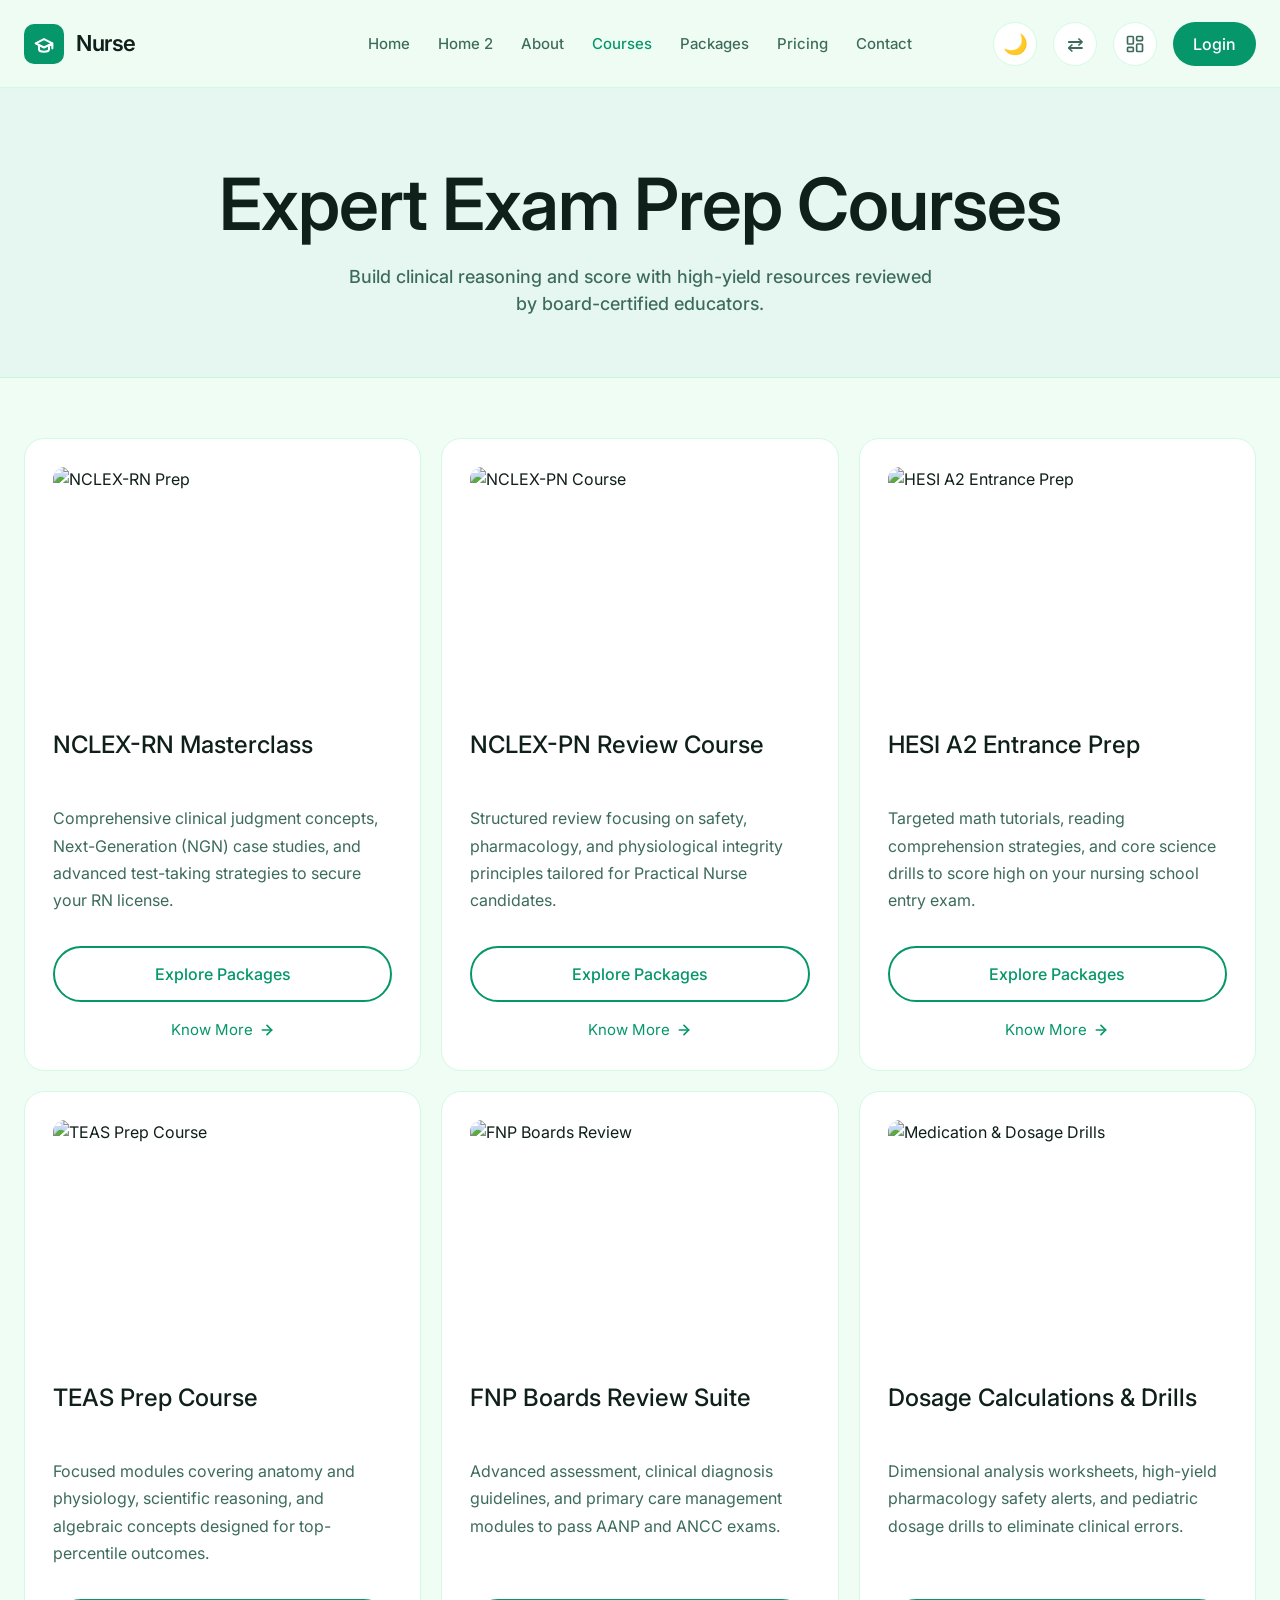
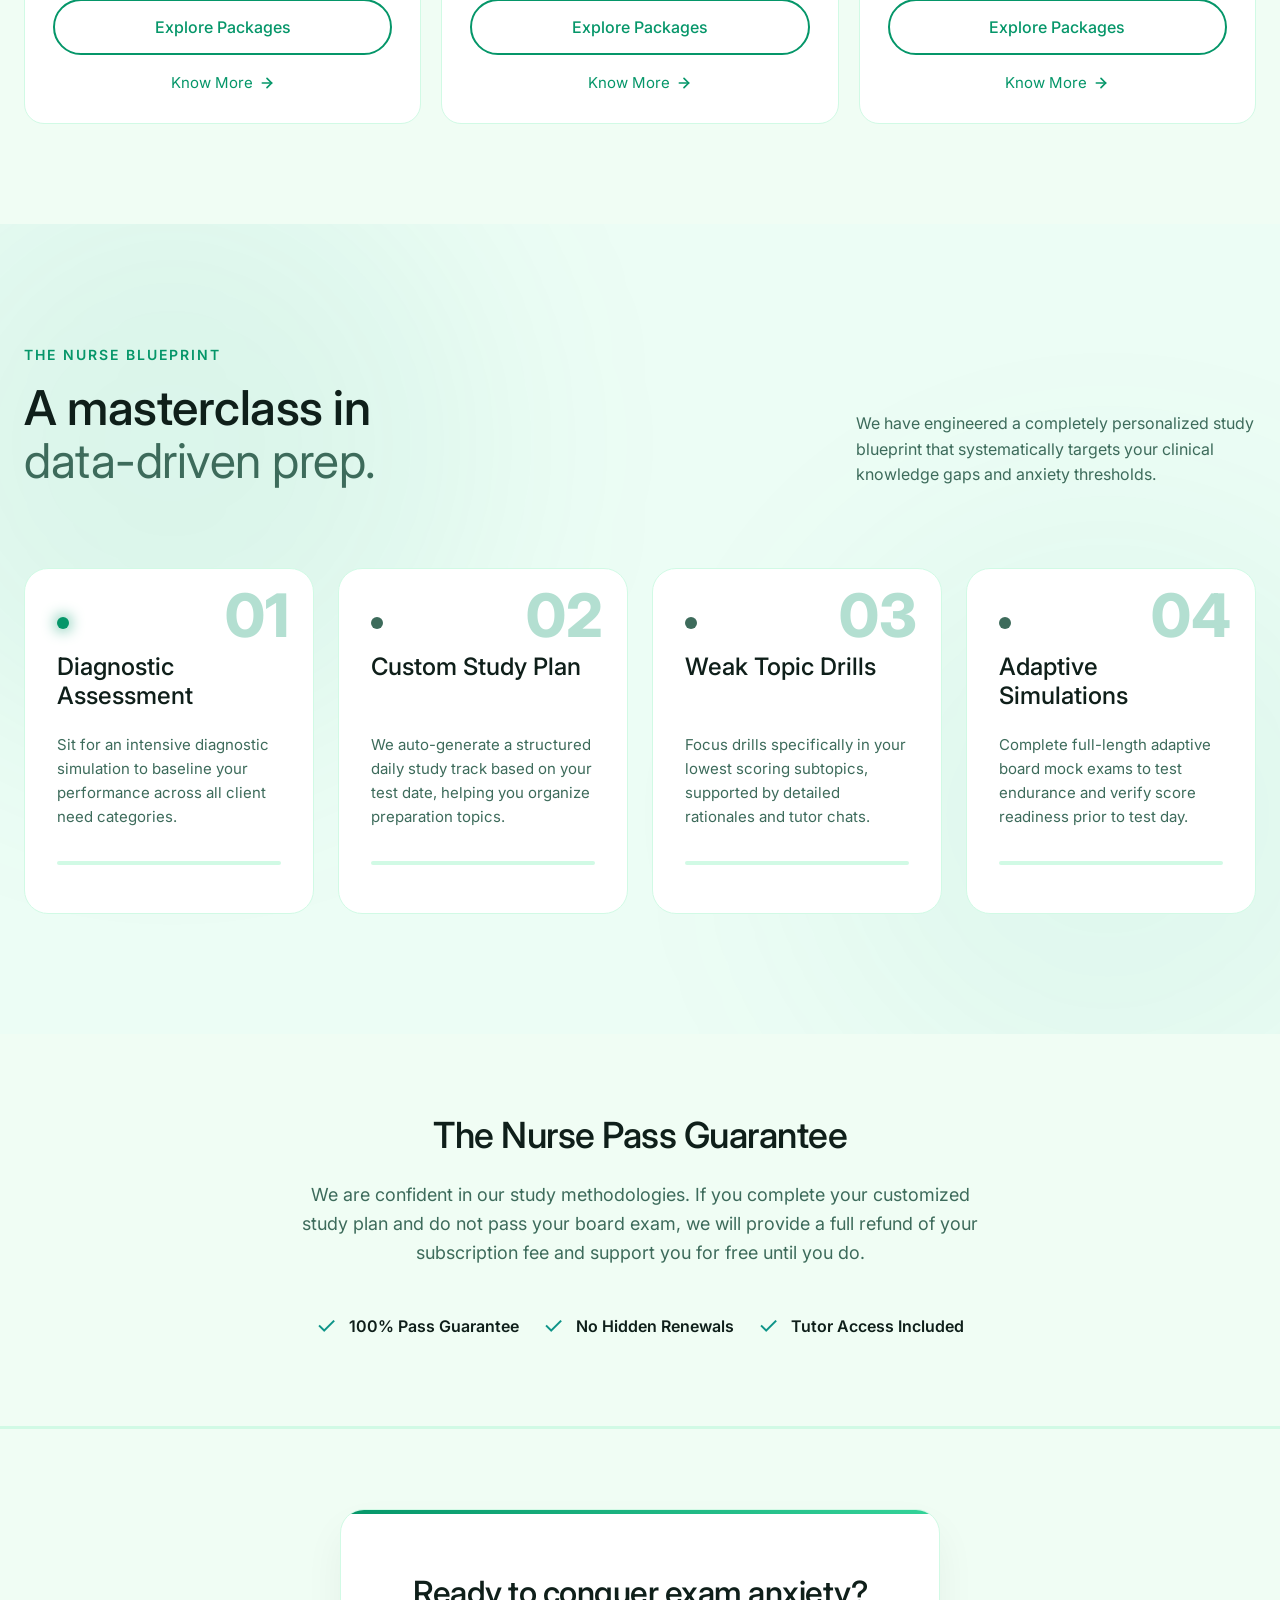
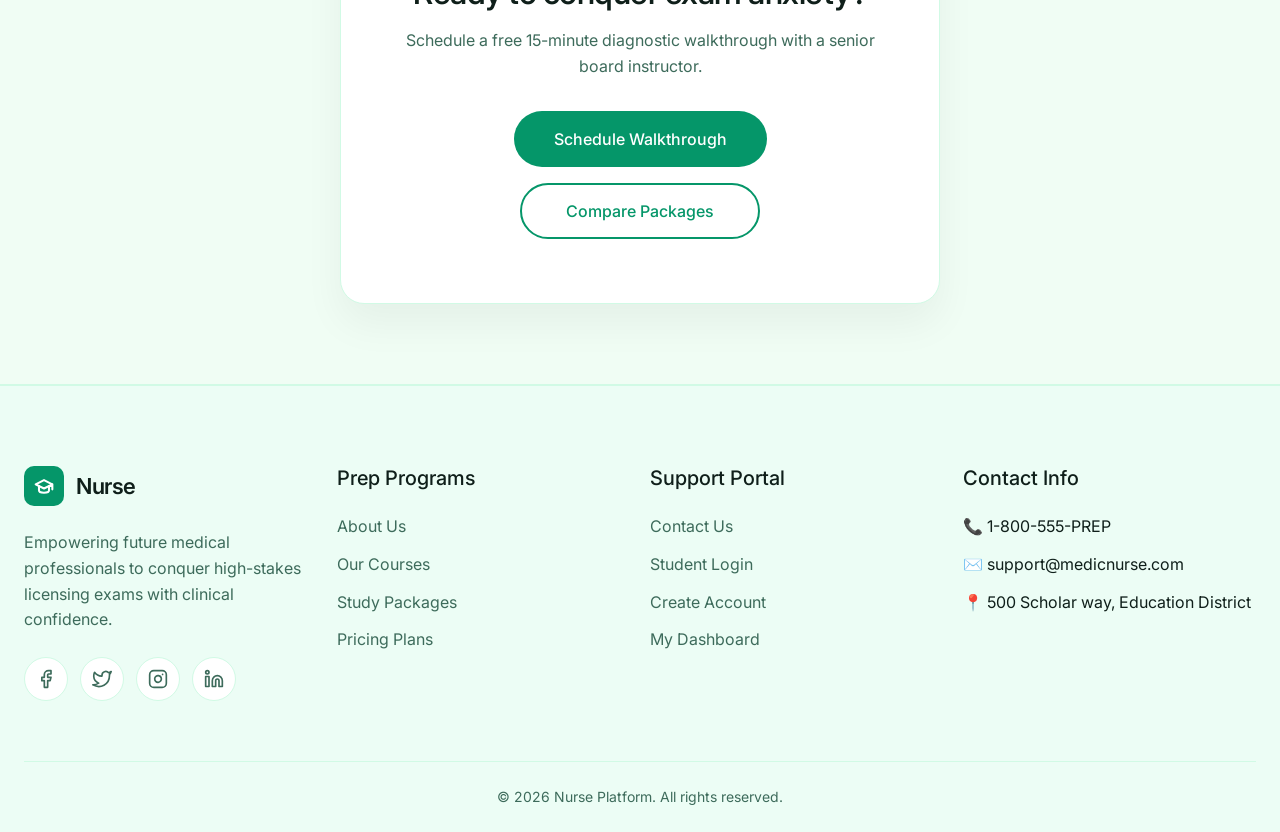
==== commit 1e67cc30: "U" ====
--- a/courses.html
+++ b/courses.html
@@ -55,37 +55,73 @@
                     <img src="https://encrypted-tbn0.gstatic.com/images?q=tbn:ANd9GcTupX1muiNKCRfekBNJZ7wxWDo1DYWq0QJP9a5byFAtlue0SgUqAv3Pr0g&s=10" alt="NCLEX-RN Prep" style="margin-bottom: 24px; height: 240px; width: 100%; object-fit: cover; border-radius: 12px;">
                     <h3 class="card-title">NCLEX-RN Masterclass</h3>
                     <p class="card-text">Comprehensive clinical judgment concepts, Next-Generation (NGN) case studies, and advanced test-taking strategies to secure your RN license.</p>
-                    <a href="study-packages.html" class="btn btn-secondary">Explore Packages</a>
+                    <div class="card-actions">
+                        <a href="study-packages.html" class="btn btn-secondary">Explore Packages</a>
+                        <a href="study-packages.html" class="know-more-link">
+                            <span>Know More</span>
+                            <svg width="16" height="16" viewBox="0 0 24 24" fill="none" stroke="currentColor" stroke-width="2.5" stroke-linecap="round" stroke-linejoin="round"><line x1="5" y1="12" x2="19" y2="12"></line><polyline points="12 5 19 12 12 19"></polyline></svg>
+                        </a>
+                    </div>
                 </div>
                 <div class="card fade-up" style="transition-delay: 0.1s;">
                     <img src="https://media.istockphoto.com/id/1992830299/photo/group-of-medical-students-sitting-in-the-classroom-listening-to-a-lecture.jpg?s=612x612&w=0&k=20&c=RyC1EvlCuN71YIm3xJvAI1-KsfQrpXjCdTcjbQC-X8Y=" alt="NCLEX-PN Course" style="margin-bottom: 24px; height: 240px; width: 100%; object-fit: cover; border-radius: 12px;">
                     <h3 class="card-title">NCLEX-PN Review Course</h3>
                     <p class="card-text">Structured review focusing on safety, pharmacology, and physiological integrity principles tailored for Practical Nurse candidates.</p>
-                    <a href="study-packages.html" class="btn btn-secondary">Explore Packages</a>
+                    <div class="card-actions">
+                        <a href="study-packages.html" class="btn btn-secondary">Explore Packages</a>
+                        <a href="study-packages.html" class="know-more-link">
+                            <span>Know More</span>
+                            <svg width="16" height="16" viewBox="0 0 24 24" fill="none" stroke="currentColor" stroke-width="2.5" stroke-linecap="round" stroke-linejoin="round"><line x1="5" y1="12" x2="19" y2="12"></line><polyline points="12 5 19 12 12 19"></polyline></svg>
+                        </a>
+                    </div>
                 </div>
                 <div class="card fade-up" style="transition-delay: 0.2s;">
                     <img src="https://images.jdmagicbox.com/v2/comp/patna/l9/0612px612.x612.150519171627.f4l9/catalogue/aakash-institute-boring-road-patna-tutorials-9v4vkz80zr.jpg" alt="HESI A2 Entrance Prep" style="margin-bottom: 24px; height: 240px; width: 100%; object-fit: cover; border-radius: 12px;">
                     <h3 class="card-title">HESI A2 Entrance Prep</h3>
                     <p class="card-text">Targeted math tutorials, reading comprehension strategies, and core science drills to score high on your nursing school entry exam.</p>
-                    <a href="study-packages.html" class="btn btn-secondary">Explore Packages</a>
+                    <div class="card-actions">
+                        <a href="study-packages.html" class="btn btn-secondary">Explore Packages</a>
+                        <a href="study-packages.html" class="know-more-link">
+                            <span>Know More</span>
+                            <svg width="16" height="16" viewBox="0 0 24 24" fill="none" stroke="currentColor" stroke-width="2.5" stroke-linecap="round" stroke-linejoin="round"><line x1="5" y1="12" x2="19" y2="12"></line><polyline points="12 5 19 12 12 19"></polyline></svg>
+                        </a>
+                    </div>
                 </div>
                 <div class="card fade-up">
                     <img src="https://knopman.com/_next/image?url=https%3A%2F%2Fcms.knopman.com%2Fwp-content%2Fuploads%2F2025%2F03%2Fblog-unlock-a-new-dimension-of-series-7-exam-prep-with-the-video-vault-blog-images-1.png&w=3840&q=75&dpl=dpl_4rQMVVPXzS2daNKTjNud8y8ckzGT" alt="TEAS Prep Course" style="margin-bottom: 24px; height: 240px; width: 100%; object-fit: cover; border-radius: 12px;">
                     <h3 class="card-title">TEAS Prep Course</h3>
                     <p class="card-text">Focused modules covering anatomy and physiology, scientific reasoning, and algebraic concepts designed for top-percentile outcomes.</p>
-                    <a href="study-packages.html" class="btn btn-secondary">Explore Packages</a>
+                    <div class="card-actions">
+                        <a href="study-packages.html" class="btn btn-secondary">Explore Packages</a>
+                        <a href="study-packages.html" class="know-more-link">
+                            <span>Know More</span>
+                            <svg width="16" height="16" viewBox="0 0 24 24" fill="none" stroke="currentColor" stroke-width="2.5" stroke-linecap="round" stroke-linejoin="round"><line x1="5" y1="12" x2="19" y2="12"></line><polyline points="12 5 19 12 12 19"></polyline></svg>
+                        </a>
+                    </div>
                 </div>
                 <div class="card fade-up" style="transition-delay: 0.1s;">
                     <img src="https://online.king.edu/wp-content/uploads/2025/03/ku_msn-fnp_hero-1110x0-c-default.jpg" alt="FNP Boards Review" style="margin-bottom: 24px; height: 240px; width: 100%; object-fit: cover; border-radius: 12px;">
                     <h3 class="card-title">FNP Boards Review Suite</h3>
                     <p class="card-text">Advanced assessment, clinical diagnosis guidelines, and primary care management modules to pass AANP and ANCC exams.</p>
-                    <a href="study-packages.html" class="btn btn-secondary">Explore Packages</a>
+                    <div class="card-actions">
+                        <a href="study-packages.html" class="btn btn-secondary">Explore Packages</a>
+                        <a href="study-packages.html" class="know-more-link">
+                            <span>Know More</span>
+                            <svg width="16" height="16" viewBox="0 0 24 24" fill="none" stroke="currentColor" stroke-width="2.5" stroke-linecap="round" stroke-linejoin="round"><line x1="5" y1="12" x2="19" y2="12"></line><polyline points="12 5 19 12 12 19"></polyline></svg>
+                        </a>
+                    </div>
                 </div>
                 <div class="card fade-up" style="transition-delay: 0.2s;">
                     <img src="https://us.images.westend61.de/0001820638pw/[base64].jpg" alt="Medication & Dosage Drills" style="margin-bottom: 24px; height: 240px; width: 100%; object-fit: cover; border-radius: 12px;">
                     <h3 class="card-title">Dosage Calculations & Drills</h3>
                     <p class="card-text">Dimensional analysis worksheets, high-yield pharmacology safety alerts, and pediatric dosage drills to eliminate clinical errors.</p>
-                    <a href="study-packages.html" class="btn btn-secondary">Explore Packages</a>
+                    <div class="card-actions">
+                        <a href="study-packages.html" class="btn btn-secondary">Explore Packages</a>
+                        <a href="study-packages.html" class="know-more-link">
+                            <span>Know More</span>
+                            <svg width="16" height="16" viewBox="0 0 24 24" fill="none" stroke="currentColor" stroke-width="2.5" stroke-linecap="round" stroke-linejoin="round"><line x1="5" y1="12" x2="19" y2="12"></line><polyline points="12 5 19 12 12 19"></polyline></svg>
+                        </a>
+                    </div>
                 </div>
             </div>
         </div>
@@ -301,9 +337,9 @@
     </section>
 
     <!-- 3. Final Call to Action -->
-    <section class="premium-section" style="padding: 0 0 80px; background: var(--primary-bg);">
+    <section class="premium-section" style="padding: 80px 0; background: var(--primary-bg);">
         <div class="container fade-up text-center">
-            <div style="max-width: 600px; margin: 0 auto; background: var(--card-bg); padding: 64px; border-radius: 24px; box-shadow: 0 20px 40px rgba(0,0,0,0.05); border: 1px solid var(--border-color);">
+            <div class="cta-anxiety-card">
                 <h2 style="font-size: 32px; margin-bottom: 16px;">Ready to conquer exam anxiety?</h2>
                 <p style="color: var(--text-secondary); margin-bottom: 32px;">Schedule a free 15-minute diagnostic walkthrough with a senior board instructor.</p>
                 <style>
--- a/assets/css/style.css
+++ b/assets/css/style.css
@@ -1649,3 +1649,219 @@
         margin-right: 0 !important;
     }
 }
+
+/* =========================================================
+   ADDITIONAL RESPONSIVE ENHANCEMENTS & TWEAKS
+   ========================================================= */
+
+/* 1. Courses Page: Know More Links in Cards */
+.card-actions {
+    margin-top: auto;
+    display: flex;
+    flex-direction: column;
+    align-items: center;
+    justify-content: center;
+    width: 100%;
+    gap: 12px;
+}
+
+.card-actions .btn, 
+.card-actions .btn-secondary {
+    margin-top: 0 !important;
+    align-self: center !important;
+    width: 100% !important;
+    text-align: center;
+    justify-content: center;
+}
+
+.know-more-link {
+    color: var(--primary-accent);
+    font-weight: 600;
+    text-decoration: none;
+    display: inline-flex;
+    align-items: center;
+    justify-content: center;
+    gap: 6px;
+    font-size: 15px;
+    transition: var(--transition);
+    white-space: nowrap;
+    cursor: pointer;
+    text-align: center;
+    margin-top: 4px;
+}
+
+.know-more-link:hover {
+    color: var(--secondary-accent);
+}
+
+.know-more-link svg {
+    transition: transform 0.3s ease;
+}
+
+.know-more-link:hover svg {
+    transform: translateX(4px);
+}
+
+/* 2. Courses Page: Ready to Conquer Exam Anxiety CTA Section */
+.cta-anxiety-card {
+    max-width: 600px;
+    margin: 0 auto;
+    background: var(--card-bg);
+    padding: 64px;
+    border-radius: 24px;
+    box-shadow: 0 20px 40px rgba(0,0,0,0.05);
+    border: 1px solid var(--border-color);
+    transition: var(--transition);
+    position: relative;
+    overflow: hidden;
+}
+
+.cta-anxiety-card:hover {
+    transform: translateY(-5px);
+    box-shadow: var(--shadow-hover);
+    border-color: var(--primary-accent);
+}
+
+.cta-anxiety-card::before {
+    content: '';
+    position: absolute;
+    top: 0;
+    left: 0;
+    width: 100%;
+    height: 4px;
+    background: linear-gradient(90deg, var(--primary-accent), var(--support-accent));
+}
+
+@media (max-width: 768px) {
+    .cta-anxiety-card {
+        padding: 40px 24px;
+    }
+}
+
+@media (max-width: 360px) {
+    .cta-anxiety-card {
+        padding: 32px 16px !important;
+    }
+    
+    /* Increase padding for CTA buttons on 360px mobile view */
+    .cta-anxiety-card .cta-btn {
+        padding: 16px 24px !important;
+        height: auto !important;
+        font-size: 15px !important;
+        margin-bottom: 4px;
+        width: 100% !important;
+        min-width: 100% !important;
+    }
+}
+
+/* 3. Study Packages: Horizontal scrollbar for Package Comparison */
+.table-responsive {
+    width: 100%;
+    overflow-x: scroll !important;
+    -webkit-overflow-scrolling: touch;
+    scrollbar-width: auto !important;
+    scrollbar-color: var(--primary-accent) #e6f7f1 !important;
+}
+
+/* Custom Scrollbar for Package Comparison on small viewports */
+.table-responsive::-webkit-scrollbar {
+    height: 10px !important;
+    display: block !important;
+}
+
+.table-responsive::-webkit-scrollbar-track {
+    background: #e6f7f1 !important;
+    border-radius: 6px !important;
+    border: 1px solid var(--border-color) !important;
+}
+
+.table-responsive::-webkit-scrollbar-thumb {
+    background: var(--primary-accent) !important;
+    border-radius: 6px !important;
+    border: 2px solid #e6f7f1 !important;
+}
+
+.table-responsive::-webkit-scrollbar-thumb:hover {
+    background: var(--secondary-accent) !important;
+}
+
+@media (max-width: 640px) {
+    .table-responsive table {
+        min-width: 600px; /* Forces overflow causing horizontal scrollbar on mobile */
+    }
+}
+
+/* 4. Dashboard: Mobile View hamburger menu elements */
+.sidebar-mobile-profile {
+    display: none;
+    padding: 24px 20px;
+    border-bottom: 1px solid var(--border-color);
+    flex-direction: column;
+    gap: 16px;
+    background: var(--secondary-bg);
+}
+
+.mobile-user-info {
+    display: flex;
+    align-items: center;
+    gap: 12px;
+}
+
+.mobile-avatar {
+    width: 40px;
+    height: 40px;
+    border-radius: 50%;
+    border: 2px solid var(--primary-accent);
+}
+
+.mobile-username {
+    font-weight: 600;
+    font-size: 16px;
+    color: var(--text-primary);
+}
+
+.mobile-actions {
+    display: flex;
+    gap: 12px;
+}
+
+.mobile-actions .action-icon {
+    background: var(--card-bg);
+    border: 1px solid var(--border-color);
+    border-radius: 50%;
+    width: 40px;
+    height: 40px;
+    display: flex;
+    align-items: center;
+    justify-content: center;
+    cursor: pointer;
+    font-size: 18px;
+    transition: var(--transition);
+}
+
+.mobile-actions .action-icon:hover {
+    border-color: var(--primary-accent);
+    color: var(--primary-accent);
+}
+
+@media (max-width: 768px) {
+    .sidebar-mobile-profile {
+        display: flex;
+    }
+    
+    /* Hide desktop actions from dashboard navbar on mobile views */
+    .dashboard-navbar #themeToggle,
+    .dashboard-navbar #rtlToggle,
+    .dashboard-navbar .user-info-divider {
+        display: none !important;
+    }
+}
+
+/* RTL layout adjustments for Mobile sidebar elements */
+[dir="rtl"] .mobile-user-info {
+    flex-direction: row-reverse;
+}
+
+[dir="rtl"] .mobile-actions {
+    flex-direction: row-reverse;
+}
